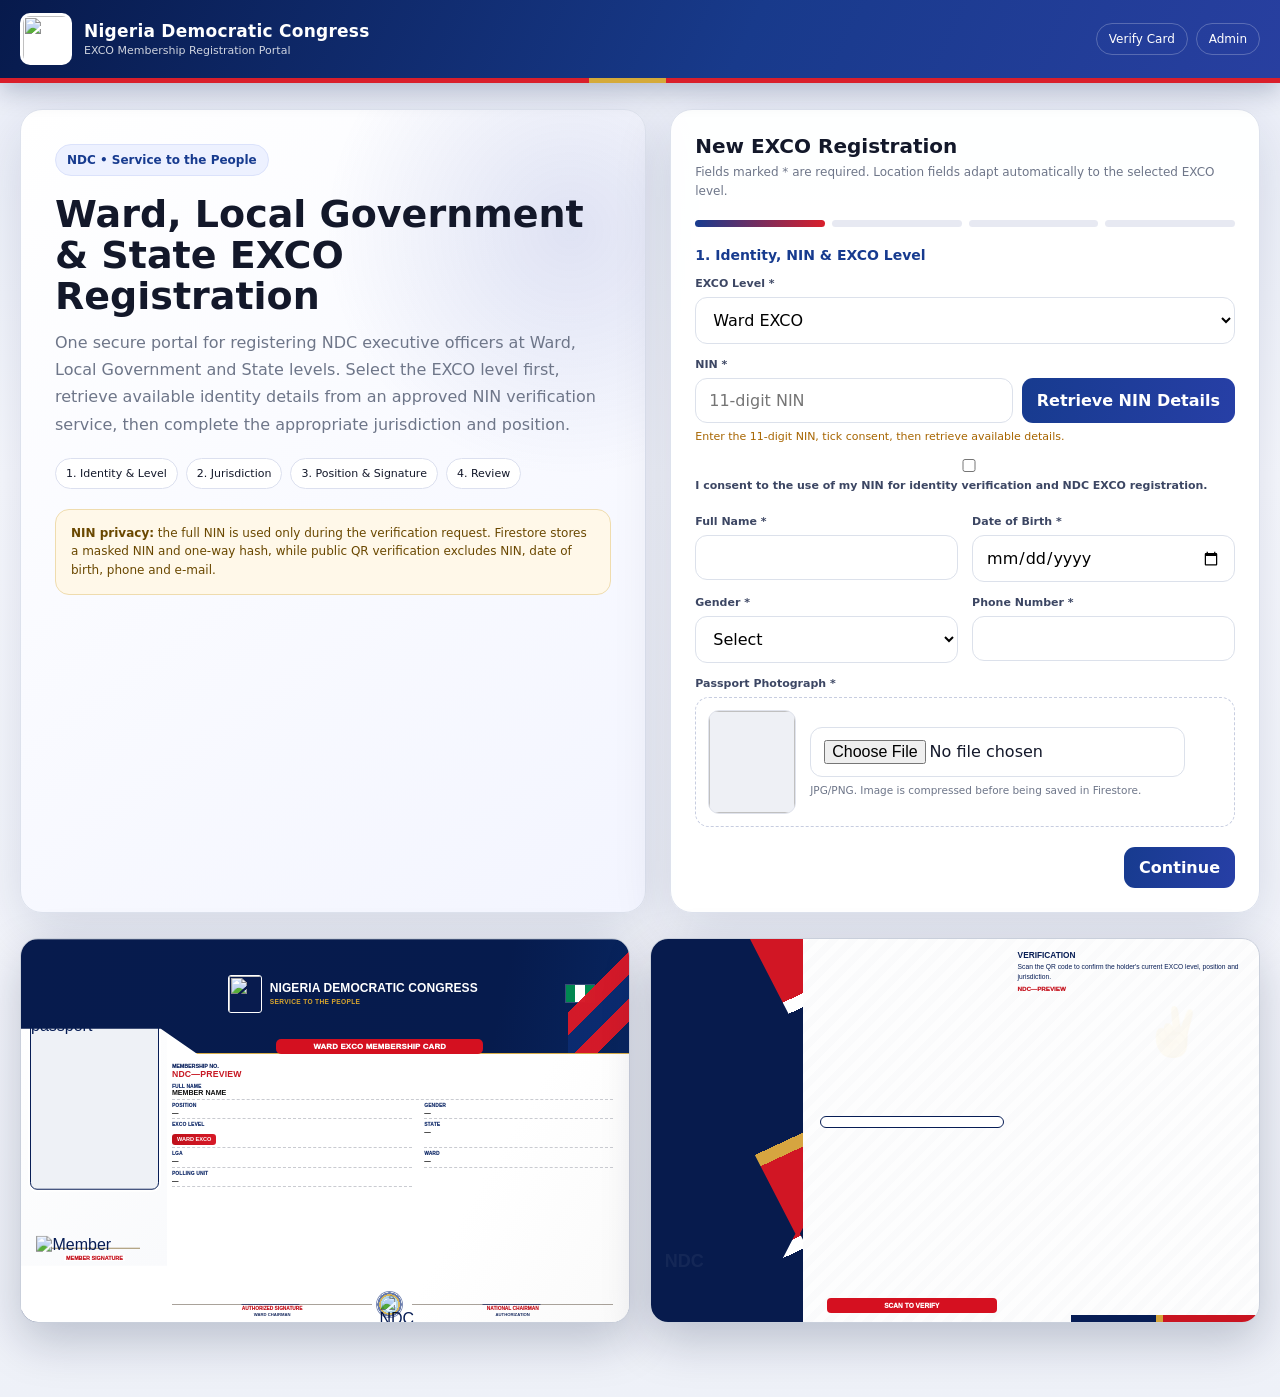
==== index.html @ 58edda87 "Add files via upload" ====
<!doctype html><html lang="en"><head><meta charset="utf-8"><meta name="viewport" content="width=device-width,initial-scale=1"><title>NDC EXCO Registration</title><meta name="theme-color" content="#081c4f"><link rel="stylesheet" href="styles.css"><script src="https://cdnjs.cloudflare.com/ajax/libs/qrcodejs/1.0.0/qrcode.min.js"></script></head><body>
<header class="topbar"><div class="topin"><div class="brand"><img src="assets/ndc-logo.jpg"><div><strong>Nigeria Democratic Congress</strong><span>EXCO Membership Registration Portal</span></div></div><nav class="navlinks"><a href="verify.html">Verify Card</a><a href="admin.html">Admin</a></nav></div><div class="redbar"></div></header>
<main class="wrap"><section class="hero"><div class="surface intro"><span class="eyebrow">NDC • Service to the People</span><h1>Ward, Local Government & State EXCO Registration</h1><p>One secure portal for registering NDC executive officers at Ward, Local Government and State levels. Select the EXCO level first, retrieve available identity details from an approved NIN verification service, then complete the appropriate jurisdiction and position.</p><div class="steps"><span>1. Identity & Level</span><span>2. Jurisdiction</span><span>3. Position & Signature</span><span>4. Review</span></div><div class="notice"><strong>NIN privacy:</strong> the full NIN is used only during the verification request. Firestore stores a masked NIN and one-way hash, while public QR verification excludes NIN, date of birth, phone and e-mail.</div></div>
<div class="surface formcard"><h2>New EXCO Registration</h2><p class="sub">Fields marked * are required. Location fields adapt automatically to the selected EXCO level.</p><div class="progress"><i class="on"></i><i></i><i></i><i></i></div><form id="regForm">
<section class="stage active" data-step="0"><div class="section-title">1. Identity, NIN & EXCO Level</div><div class="grid"><div class="field full"><label>EXCO Level *</label><select id="excoLevel" required><option value="ward">Ward EXCO</option><option value="lga">Local Government EXCO</option><option value="state">State EXCO</option></select></div><div class="field full"><label>NIN *</label><div class="verifyrow"><input id="nin" inputmode="numeric" maxlength="11" pattern="[0-9]{11}" placeholder="11-digit NIN" required><button class="btn primary" type="button" id="verifyNin">Retrieve NIN Details</button></div><div id="ninStatus" class="statusline warn">Enter the 11-digit NIN, tick consent, then retrieve available details.</div></div><div class="field full"><label class="check"><input id="consent" type="checkbox" required><span>I consent to the use of my NIN for identity verification and NDC EXCO registration.</span></label></div><div class="field"><label>Full Name *</label><input id="fullName" required></div><div class="field"><label>Date of Birth *</label><input id="dob" type="date" required></div><div class="field"><label>Gender *</label><select id="gender" required><option value="">Select</option><option>Male</option><option>Female</option></select></div><div class="field"><label>Phone Number *</label><input id="phone" type="tel" required></div><div class="field full"><label>Passport Photograph *</label><div class="uploadbox"><img id="photoPreview" class="portrait"><div><input id="photo" type="file" accept="image/*" required><div class="help">JPG/PNG. Image is compressed before being saved in Firestore.</div></div></div></div></div><div class="actions"><button class="btn primary next" type="button">Continue</button></div></section>
<section class="stage" data-step="1"><div class="section-title">2. EXCO Jurisdiction & Contact</div><div class="grid"><div class="field"><label>State *</label><select id="state" required></select></div><div class="field" id="lgaField"><label>Local Government Area *</label><select id="lga"><option value="">Select or choose Other</option></select><input id="lgaManual" class="hidden" placeholder="Enter LGA manually"></div><div class="field" id="wardField"><label>Ward *</label><select id="ward"><option value="">Select or choose Other</option></select><input id="wardManual" class="hidden" placeholder="Enter ward manually"></div><div class="field" id="puField"><label>Polling Unit</label><select id="pu"><option value="">Select or choose Other</option></select><input id="puManual" class="hidden" placeholder="Enter polling unit manually"></div><div class="field" id="puCodeField"><label>Polling Unit Code</label><input id="puCode" placeholder="e.g. 31-05-07-016"></div><div class="field"><label>E-mail</label><input id="email" type="email"></div></div><div id="jurisdictionHelp" class="help"></div><div class="actions"><button class="btn ghost prev" type="button">Back</button><button class="btn primary next" type="button">Continue</button></div></section>
<section class="stage" data-step="2"><div class="section-title">3. EXCO Position & Signature</div><div class="grid"><div class="field full"><label>Post / Position *</label><select id="position" required></select></div><div class="field full"><label>Member Signature *</label><div class="uploadbox"><img id="sigPreview" class="sig"><div><input id="signature" type="file" accept="image/*" required><div class="help">The party-authorized signature is added later by an administrator during approval.</div></div></div></div><div class="field full"><label>Additional Note</label><textarea id="note" placeholder="Optional administrative note"></textarea></div></div><div class="actions"><button class="btn ghost prev" type="button">Back</button><button class="btn primary next" type="button">Review</button></div></section>
<section class="stage" data-step="3"><div class="section-title">4. Review & Submit</div><div id="review" class="review"></div><div class="actions"><button class="btn ghost prev" type="button">Back</button><button id="submitBtn" class="btn red" type="submit">Submit Registration</button></div></section></form></div></section>
<section class="card-stage card-preview-stage">
<article class="member-card reference-front">
  <div class="ref-top-band">
    <div class="ref-brand"><img src="assets/ndc-logo.jpg"><div><strong>NIGERIA DEMOCRATIC CONGRESS</strong><span>SERVICE TO THE PEOPLE</span></div></div>
    <div class="ref-flag"><i></i><i></i><i></i></div>
  </div>
  <div class="ref-title" id="cardTitle">WARD EXCO MEMBERSHIP CARD</div>
  <div class="ref-front-layout">
    <div class="ref-photo-col">
      <img class="ref-photo" id="cardPhoto" alt="Member passport">
      <div class="ref-member-sig"><img id="cardSig" alt="Member signature"><span>MEMBER SIGNATURE</span></div>
    </div>
    <div class="ref-info-col">
      <div class="ref-member-no"><small>MEMBERSHIP NO.</small><b id="cardNo">NDC—PREVIEW</b></div>
      <div class="ref-info-grid">
        <div class="ref-field ref-wide"><small>FULL NAME</small><b id="cName">MEMBER NAME</b></div>
        <div class="ref-field"><small>POSITION</small><b id="cPosition">—</b></div>
        <div class="ref-field"><small>GENDER</small><b id="cGender">—</b></div>
        <div class="ref-field"><small>EXCO LEVEL</small><b class="ref-chip" id="levelChip">WARD EXCO</b></div>
        <div class="ref-field"><small>STATE</small><b id="cState">—</b></div>
        <div class="ref-field" id="cardLgaRow"><small>LGA</small><b id="cLga">—</b></div>
        <div class="ref-field" id="cardWardRow"><small>WARD</small><b id="cWard">—</b></div>
        <div class="ref-field" id="cardPuRow"><small>POLLING UNIT</small><b id="cPollingUnit">—</b></div>
      </div>
      <div class="ref-auth-row">
        <div class="ref-auth"><div class="ref-signature-placeholder" id="previewAuthSig"></div><span>AUTHORIZED SIGNATURE</span><small id="authorityLabel">WARD CHAIRMAN</small></div>
        <div class="ref-seal"><img src="assets/ndc-logo.jpg" alt="NDC seal"></div>
        <div class="ref-auth"><div class="ref-signature-placeholder"></div><span>NATIONAL CHAIRMAN</span><small>AUTHORIZATION</small></div>
      </div>
    </div>
  </div>
  <div class="ref-pattern ref-pattern-right"></div><div class="ref-pattern ref-pattern-left"></div><div class="ref-watermark">✌</div>
</article>
<article class="member-card reference-back">
  <div class="ref-back-left">
    <div class="ref-back-brand"><img src="assets/ndc-logo.jpg"><div><strong>NIGERIA DEMOCRATIC CONGRESS</strong><span>SERVICE TO THE PEOPLE</span></div></div>
    <p>This card identifies the bearer as an approved member of the Executive Committee of the Nigeria Democratic Congress.</p>
    <div class="ref-gold-rule"></div>
    <div class="ref-back-note"><b>PROPERTY OF NDC</b><br>If found, please return to the appropriate NDC Secretariat or authorized party office.</div>
    <div class="ref-current-note">This card has no printed expiry date. It remains current only while the holder occupies the office shown.</div>
  </div>
  <div class="ref-back-right">
    <div class="ref-qrbox"><div id="previewQr"></div></div>
    <div class="ref-scan">SCAN TO VERIFY</div>
    <div class="ref-verify-copy"><b>VERIFICATION</b><br>Scan the QR code to confirm the holder's current EXCO level, position and jurisdiction.<br><span id="cardNo2">NDC—PREVIEW</span></div>
  </div>
  <div class="ref-back-accent"></div><div class="ref-back-watermark">✌</div>
</article>
</section></main><div id="toast" class="toast"></div>
<script type="module">
import{initializeApp}from'https://www.gstatic.com/firebasejs/11.10.0/firebase-app.js';import{getAuth,signInAnonymously}from'https://www.gstatic.com/firebasejs/11.10.0/firebase-auth.js';import{getFirestore,doc,writeBatch,serverTimestamp}from'https://www.gstatic.com/firebasejs/11.10.0/firebase-firestore.js';import{firebaseConfig,NIN_VERIFY_ENDPOINT}from'./firebase-config.js';import{STATES,LOCATION_DATA,positionsFor,levelLabel,escapeHtml,maskNin,memberNumber,compressImage,sha256Hex,baseDirUrl,jurisdictionText}from'./common.js';
const app=initializeApp(firebaseConfig),auth=getAuth(app),db=getFirestore(app),$=s=>document.querySelector(s);let step=0,photoData='',sigData='',ninVerified=false,previewNo='NDC—PREVIEW';
const toast=m=>{const t=$('#toast');t.textContent=m;t.classList.add('show');setTimeout(()=>t.classList.remove('show'),3200)};const value=(sel,manual)=>$(sel).value==='__other__'?$(manual).value.trim():$(sel).value;
function fillState(){ $('#state').innerHTML='<option value="">Select state</option>'+STATES.map(x=>`<option>${x}</option>`).join('') }
function fillPositions(){const lvl=$('#excoLevel').value;$('#position').innerHTML='<option value="">Select position</option>'+positionsFor(lvl).map(x=>`<option>${escapeHtml(x)}</option>`).join('');updateLevelUI()}
function addOther(select,items=[]){select.innerHTML='<option value="">Select</option>'+items.map(x=>`<option>${escapeHtml(x)}</option>`).join('')+'<option value="__other__">Other / Not listed</option>'}
function updateLocationLists(){const st=$('#state').value,lgaData=LOCATION_DATA[st]||{};addOther($('#lga'),Object.keys(lgaData));$('#lgaManual').classList.add('hidden');addOther($('#ward'),[]);addOther($('#pu'),[])}
function updateWard(){const st=$('#state').value,l=value('#lga','#lgaManual'),wdata=LOCATION_DATA[st]?.[l]||{};addOther($('#ward'),Object.keys(wdata));addOther($('#pu'),[])}
function updatePu(){const st=$('#state').value,l=value('#lga','#lgaManual'),w=value('#ward','#wardManual'),arr=LOCATION_DATA[st]?.[l]?.[w]||[];$('#pu').innerHTML='<option value="">Select</option>'+arr.map((x,i)=>`<option value="${i}">${escapeHtml(x.name)}</option>`).join('')+'<option value="__other__">Other / Not listed</option>'}
function updateLevelUI(){const lvl=$('#excoLevel').value;const showL=lvl!=='state',showW=lvl==='ward';$('#lgaField').classList.toggle('hidden',!showL);$('#wardField').classList.toggle('hidden',!showW);$('#puField').classList.toggle('hidden',!showW);$('#puCodeField').classList.toggle('hidden',!showW);$('#lga').required=showL;$('#ward').required=showW;$('#jurisdictionHelp').textContent=lvl==='state'?'State EXCO position is unique within the selected state.':lvl==='lga'?'LGA EXCO position is unique within the selected Local Government Area.':'Ward EXCO position is unique within the selected ward.';const label=levelLabel(lvl);$('#cardTitle').textContent=label.toUpperCase()+' MEMBERSHIP CARD';$('#levelChip').textContent=label.toUpperCase();$('#cardLgaRow').classList.toggle('hidden',lvl==='state');$('#cardWardRow').classList.toggle('hidden',lvl!=='ward');$('#cardPuRow').classList.toggle('hidden',lvl!=='ward');$('#authorityLabel').textContent=lvl==='state'?'NATIONAL / STATE AUTHORITY':lvl==='lga'?'STATE / LGA AUTHORITY':'WARD CHAIRMAN';previewNo=memberNumber(lvl);updateCard()}
fillState();fillPositions();updateLocationLists();
$('#excoLevel').onchange=fillPositions;$('#state').onchange=()=>{updateLocationLists();updateCard()};$('#lga').onchange=()=>{const other=$('#lga').value==='__other__';$('#lgaManual').classList.toggle('hidden',!other);updateWard();updateCard()};$('#ward').onchange=()=>{const other=$('#ward').value==='__other__';$('#wardManual').classList.toggle('hidden',!other);updatePu();updateCard()};$('#pu').onchange=()=>{const other=$('#pu').value==='__other__';$('#puManual').classList.toggle('hidden',!other);if(!other&&$('#pu').value!==''){const st=$('#state').value,l=value('#lga','#lgaManual'),w=value('#ward','#wardManual'),x=LOCATION_DATA[st]?.[l]?.[w]?.[Number($('#pu').value)];if(x)$('#puCode').value=x.code||''}updateCard()};
function showStep(n){step=n;document.querySelectorAll('.stage').forEach((e,i)=>e.classList.toggle('active',i===n));document.querySelectorAll('.progress i').forEach((e,i)=>e.classList.toggle('on',i<=n));if(n===3)buildReview();window.scrollTo({top:120,behavior:'smooth'})}
function validateStage(){const stage=document.querySelector(`.stage[data-step="${step}"]`);for(const el of stage.querySelectorAll('input,select,textarea'))if(!el.checkValidity()){el.reportValidity();return false}return true}
document.querySelectorAll('.next').forEach(b=>b.onclick=()=>{if(validateStage())showStep(Math.min(3,step+1))});document.querySelectorAll('.prev').forEach(b=>b.onclick=()=>showStep(Math.max(0,step-1)));
$('#photo').onchange=async e=>{try{photoData=await compressImage(e.target.files[0]);$('#photoPreview').src=photoData;$('#cardPhoto').src=photoData}catch(x){toast(x.message)}};$('#signature').onchange=async e=>{try{sigData=await compressImage(e.target.files[0],{maxW:650,maxH:250,quality:.68});$('#sigPreview').src=sigData;$('#cardSig').src=sigData}catch(x){toast(x.message)}};
$('#verifyNin').onclick=async()=>{const nin=$('#nin').value.trim();if(!/^\d{11}$/.test(nin)){toast('Enter a valid 11-digit NIN.');return}if(!$('#consent').checked){toast('Tick the NIN consent box first.');return}if(!NIN_VERIFY_ENDPOINT){$('#ninStatus').textContent='Live NIN endpoint is not connected yet. Manual identity entry remains enabled.';return}const b=$('#verifyNin');b.disabled=true;try{const res=await fetch(NIN_VERIFY_ENDPOINT,{method:'POST',headers:{'Content-Type':'application/json'},body:JSON.stringify({nin,consent:true})});const d=await res.json();if(!res.ok||d.verified===false)throw new Error(d.message||'NIN could not be verified.');if(d.fullName)$('#fullName').value=d.fullName;if(d.dateOfBirth)$('#dob').value=d.dateOfBirth;if(d.gender)$('#gender').value=d.gender;if(d.phone)$('#phone').value=d.phone;if(d.photoDataUrl){photoData=d.photoDataUrl;$('#photoPreview').src=photoData;$('#cardPhoto').src=photoData;$('#photo').required=false}ninVerified=true;window.__ninVerificationRef=d.verificationRef||d.reference||'';$('#ninStatus').textContent='✓ NIN verified. Available identity details have been filled automatically.';$('#ninStatus').className='statusline ok';updateCard()}catch(e){ninVerified=false;$('#ninStatus').textContent='NIN verification failed. Manual entry is enabled, and the record will be marked as not verified.';$('#ninStatus').className='statusline warn';toast(e.message)}finally{b.disabled=false}};
function currentData(){return{excoLevel:$('#excoLevel').value,state:$('#state').value,lga:value('#lga','#lgaManual'),ward:value('#ward','#wardManual'),pollingUnit:value('#pu','#puManual'),pollingUnitCode:$('#puCode').value.trim()}}
function updateCard(){const d=currentData();$('#cName').textContent=$('#fullName').value||'MEMBER NAME';$('#cGender').textContent=$('#gender').value||'—';$('#cPosition').textContent=$('#position').value||'—';$('#cState').textContent=d.state||'—';$('#cLga').textContent=d.lga||'—';$('#cWard').textContent=d.ward||'—';$('#cPollingUnit').textContent=d.pollingUnitCode||d.pollingUnit||'—';$('#cardNo').textContent=previewNo;$('#cardNo2').textContent=previewNo;renderPreviewQr()}
['fullName','gender','position','lgaManual','wardManual','puManual','puCode'].forEach(id=>$('#'+id).addEventListener('input',updateCard));
function renderPreviewQr(){const q=$('#previewQr');q.innerHTML='';new QRCode(q,{text:baseDirUrl('verify.html?id='+encodeURIComponent(previewNo)),width:150,height:150,correctLevel:QRCode.CorrectLevel.M})}
function buildReview(){const d=currentData();if(previewNo==='NDC—PREVIEW')previewNo=memberNumber(d.excoLevel);updateCard();$('#review').innerHTML=`<strong>Membership No.:</strong> ${escapeHtml(previewNo)}<br><strong>EXCO Level:</strong> ${escapeHtml(levelLabel(d.excoLevel))}<br><strong>Name:</strong> ${escapeHtml($('#fullName').value)}<br><strong>NIN:</strong> ${escapeHtml(maskNin($('#nin').value))} ${ninVerified?'(Verified)':'(Manual / not verified)'}<br><strong>Position:</strong> ${escapeHtml($('#position').value)}<br><strong>Jurisdiction:</strong> ${escapeHtml(jurisdictionText(d))}<br><strong>Phone:</strong> ${escapeHtml($('#phone').value)}<br><strong>E-mail:</strong> ${escapeHtml($('#email').value||'—')}<br><br>After administrator approval, this card remains active until the office holder is changed or replaced from the Admin Dashboard.`}
renderPreviewQr();
$('#regForm').onsubmit=async e=>{e.preventDefault();if(!validateStage())return;if(!photoData||!sigData){toast('Passport photograph and member signature are required.');return}const b=$('#submitBtn');b.disabled=true;b.textContent='Submitting…';try{const cred=auth.currentUser?{user:auth.currentUser}:await signInAnonymously(auth),uid=cred.user.uid,id=crypto.randomUUID(),d=currentData(),no=previewNo==='NDC—PREVIEW'?memberNumber(d.excoLevel):previewNo,rawNin=$('#nin').value.trim(),ninHash=await sha256Hex(rawNin);const member={membershipNo:no,excoLevel:d.excoLevel,ninMasked:maskNin(rawNin),ninHash,ninVerified,ninVerificationRef:window.__ninVerificationRef||'',fullName:$('#fullName').value.trim(),dateOfBirth:$('#dob').value,gender:$('#gender').value,phone:$('#phone').value.trim(),email:$('#email').value.trim(),state:d.state,lga:d.lga,ward:d.ward,pollingUnit:d.pollingUnit,pollingUnitCode:d.pollingUnitCode,position:$('#position').value,note:$('#note').value.trim(),status:'pending',createdBy:uid,createdAt:serverTimestamp(),updatedAt:serverTimestamp()};const batch=writeBatch(db);batch.set(doc(db,'excoMembers',id),member);batch.set(doc(db,'excoMedia',`${id}_photo`),{memberId:id,type:'photo',ownerUid:uid,dataUrl:photoData,createdAt:serverTimestamp()});batch.set(doc(db,'excoMedia',`${id}_memberSig`),{memberId:id,type:'memberSig',ownerUid:uid,dataUrl:sigData,createdAt:serverTimestamp()});await batch.commit();alert(`Registration submitted successfully.\n\nMembership Number: ${no}\nEXCO Level: ${levelLabel(d.excoLevel)}\nStatus: PENDING APPROVAL`);location.reload()}catch(err){console.error(err);toast('Submission failed. Check Firebase configuration, Authentication and Firestore rules.')}finally{b.disabled=false;b.textContent='Submit Registration'}};
</script></body></html>
---- styles.css ----
:root{--navy:#081c4f;--blue:#173b8f;--royal:#273fa6;--red:#d91f2b;--gold:#d5aa39;--green:#008751;--ink:#13182a;--muted:#6e7689;--bg:#eef1f8;--card:#fff;--line:#dde2ed;--success:#087f5b;--warning:#a76500;--danger:#b42318;--shadow:0 18px 58px rgba(7,28,79,.14)}*{box-sizing:border-box}html{scroll-behavior:smooth}body{margin:0;font-family:Inter,ui-sans-serif,system-ui,-apple-system,"Segoe UI",Roboto,Arial,sans-serif;background:linear-gradient(180deg,#e9edf7,#f9faff 34%,#eef1f8);color:var(--ink)}a{color:inherit}button,input,select,textarea{font:inherit}.hidden{display:none!important}.topbar{background:linear-gradient(115deg,#071a4c,#183a8b 58%,#283fa0);color:#fff;position:sticky;top:0;z-index:40;box-shadow:0 8px 24px rgba(6,24,70,.24)}.topin{max-width:1320px;margin:auto;padding:13px 20px;display:flex;align-items:center;justify-content:space-between;gap:18px}.brand{display:flex;align-items:center;gap:12px}.brand img{width:52px;height:52px;object-fit:contain;background:#fff;border-radius:10px;padding:3px}.brand strong{display:block;font-size:17px;letter-spacing:.25px}.brand span{display:block;font-size:11px;opacity:.8;margin-top:3px}.navlinks{display:flex;gap:8px}.navlinks a{font-size:12px;text-decoration:none;border:1px solid rgba(255,255,255,.24);padding:8px 12px;border-radius:999px}.redbar{height:5px;background:linear-gradient(90deg,var(--red) 0 46%,var(--gold) 46% 52%,var(--red) 52%)}.wrap{max-width:1320px;margin:26px auto;padding:0 20px 48px}.hero{display:grid;grid-template-columns:1.03fr .97fr;gap:24px}.surface{background:rgba(255,255,255,.97);border:1px solid var(--line);border-radius:22px;box-shadow:var(--shadow)}.intro{padding:34px;background:radial-gradient(circle at 88% 15%,rgba(39,63,166,.13),transparent 28%),linear-gradient(145deg,#fff,#f3f5ff)}.eyebrow{display:inline-flex;background:#edf1ff;color:var(--blue);font-size:12px;font-weight:900;padding:8px 11px;border-radius:999px;border:1px solid #dbe2fb}.intro h1{font-size:38px;line-height:1.08;margin:18px 0 12px}.intro p{color:var(--muted);line-height:1.7;margin:0}.steps{display:flex;gap:8px;flex-wrap:wrap;margin-top:20px}.steps span{font-size:11px;background:#fff;border:1px solid #dce0ef;padding:8px 10px;border-radius:999px}.notice{margin-top:20px;padding:14px 15px;border-radius:14px;background:#fff8e9;border:1px solid #efdcae;color:#6a4800;font-size:12px;line-height:1.55}.formcard{padding:24px}.formcard h2{margin:0 0 5px;font-size:20px}.sub{margin:0 0 20px;color:var(--muted);font-size:12px;line-height:1.55}.progress{display:grid;grid-template-columns:repeat(4,1fr);gap:7px;margin:0 0 20px}.progress i{height:7px;background:#e7e9f2;border-radius:99px}.progress i.on{background:linear-gradient(90deg,var(--blue),var(--red))}.stage{display:none}.stage.active{display:block}.section-title{font-size:14px;font-weight:900;color:var(--blue);margin:4px 0 14px}.grid{display:grid;grid-template-columns:repeat(2,minmax(0,1fr));gap:14px}.full{grid-column:1/-1}.field label{display:block;font-size:11px;font-weight:900;color:#3c4663;margin:0 0 7px}.field input,.field select,.field textarea{width:100%;border:1px solid #dce1eb;background:#fff;border-radius:12px;padding:12px 13px;outline:none}.field textarea{min-height:82px;resize:vertical}.field input:focus,.field select:focus,.field textarea:focus{border-color:#8996d4;box-shadow:0 0 0 3px rgba(39,63,166,.08)}.field input[readonly]{background:#f3f4f8}.help{font-size:10.5px;color:var(--muted);line-height:1.45;margin-top:6px}.verifyrow{display:grid;grid-template-columns:1fr auto;gap:9px}.btn{border:0;border-radius:11px;padding:11px 15px;font-weight:900;cursor:pointer}.btn.primary{background:linear-gradient(100deg,var(--blue),var(--royal));color:#fff}.btn.red{background:linear-gradient(100deg,#c81320,var(--red));color:#fff}.btn.ghost{background:#f0f2f7;color:#30384f}.btn.danger{background:#fff0ef;color:var(--danger);border:1px solid #ffd1cc}.btn:disabled{opacity:.55;cursor:not-allowed}.actions{display:flex;gap:9px;justify-content:flex-end;margin-top:20px;flex-wrap:wrap}.check{display:flex;gap:9px;align-items:flex-start;font-size:11px;line-height:1.5;color:#49526a}.check input{margin-top:2px}.statusline{font-size:11px;margin-top:7px}.statusline.ok{color:var(--success)}.statusline.warn{color:var(--warning)}.uploadbox{display:flex;gap:14px;align-items:center;border:1px dashed #c7cde0;padding:12px;border-radius:14px}.portrait{width:88px;height:104px;object-fit:cover;background:#eef0f5;border-radius:11px;border:1px solid #e0e3ec}.sig{height:58px;max-width:190px;object-fit:contain;background:#fff;border:1px dashed #d2d7e3;border-radius:9px;padding:4px}.review{background:#f8f9fc;border:1px solid #e5e8f1;border-radius:14px;padding:14px;font-size:12px;line-height:1.65}.review strong{color:var(--blue)}
/* Premium landscape card */.card-stage{display:grid;grid-template-columns:1fr 1fr;gap:20px;margin-top:25px}.member-card{aspect-ratio:1.586/1;background:#fff;border-radius:20px;overflow:hidden;box-shadow:0 20px 60px rgba(7,28,79,.20);border:1px solid #d6dce9;position:relative;isolation:isolate}.member-card:before{content:"";position:absolute;inset:0;z-index:-1;background:repeating-linear-gradient(125deg,transparent 0 22px,rgba(23,59,143,.022) 22px 24px),radial-gradient(circle at 92% 88%,rgba(213,170,57,.14),transparent 24%),radial-gradient(circle at 8% 83%,rgba(217,31,43,.09),transparent 22%)}.member-card:after{content:"";position:absolute;right:-42px;bottom:-52px;width:190px;height:190px;border:14px solid rgba(23,59,143,.055);border-radius:50%;box-shadow:0 0 0 18px rgba(217,31,43,.028),0 0 0 34px rgba(213,170,57,.022);z-index:-1}.cardtop{height:25%;background:linear-gradient(105deg,#07194a 0%,#0d2b70 58%,#263f9e 100%);color:#fff;display:flex;align-items:center;justify-content:space-between;padding:11px 16px;position:relative;overflow:hidden}.cardtop:after{content:"";position:absolute;right:48px;top:-45px;width:140px;height:120px;transform:rotate(28deg);background:linear-gradient(90deg,transparent,rgba(255,255,255,.08),transparent)}.mini-brand{display:flex;align-items:center;gap:8px;font-weight:900;font-size:12px;line-height:1.2}.mini-brand img{width:39px;height:39px;object-fit:contain;background:#fff;border-radius:6px;padding:2px;box-shadow:0 0 0 1px rgba(255,255,255,.35)}.mini-brand small{color:#f3cc54;letter-spacing:.5px}.flag{width:31px;height:19px;display:grid;grid-template-columns:1fr 1fr 1fr;overflow:hidden;border-radius:2px;box-shadow:0 0 0 1px rgba(255,255,255,.28)}.flag span:nth-child(1),.flag span:nth-child(3){background:#008751}.flag span:nth-child(2){background:#fff}.idbar{height:12%;background:linear-gradient(90deg,#c91421,#e0212f 72%,#be101c);color:#fff;display:flex;align-items:center;justify-content:space-between;padding:0 16px;font-size:10px;font-weight:900;border-bottom:3px solid var(--gold);letter-spacing:.25px}.idbar .levelchip{background:rgba(255,255,255,.14);padding:4px 7px;border-radius:999px;font-size:7px}.frontbody{height:63%;padding:13px 16px 12px;display:grid;grid-template-columns:30% 1fr;gap:14px;background:linear-gradient(135deg,rgba(255,255,255,.96),rgba(247,249,255,.96))}.frontbody .photo{width:100%;height:100%;object-fit:cover;background:#edf0f5;border-radius:9px;border:2px solid #fff;box-shadow:0 0 0 1px #b8c2dc,0 8px 18px rgba(7,28,79,.12)}.details{display:grid;grid-template-columns:1fr 1fr;gap:5px 12px;align-content:start}.d.full{grid-column:1/-1}.d .k{font-size:7.2px;color:#7b8498;font-weight:900;letter-spacing:.35px}.d .v{font-size:9.5px;color:#102b6f;font-weight:950;margin-top:1px;text-transform:uppercase}.signatures{grid-column:1/-1;display:grid;grid-template-columns:1fr 1fr;gap:14px;align-items:end;margin-top:auto}.sigline{border-top:1px solid #8f98ad;text-align:center;padding-top:3px;font-size:6.5px;color:#657086;font-weight:800}.sigline img{height:22px;max-width:95px;display:block;object-fit:contain;margin:-24px auto 1px}.backbody{height:63%;padding:17px 22px;display:grid;grid-template-columns:38% 1fr;gap:18px;background:linear-gradient(145deg,rgba(255,255,255,.98),rgba(246,248,255,.97))}.qrframe{border:2px solid #173b8f;border-radius:11px;padding:9px;background:#fff;box-shadow:0 7px 20px rgba(7,28,79,.10)}.qrframe img,.qrframe canvas{width:100%!important;height:auto!important}.scan{background:linear-gradient(90deg,#0c2b72,#23439e);color:#fff;text-align:center;padding:7px;font-size:9px;font-weight:900;border-radius:0 0 9px 9px;border-bottom:2px solid var(--gold)}.backcopy{font-size:8.2px;line-height:1.5;color:#414b60}.backcopy h4{font-size:9.5px;color:#173b8f;margin:0 0 5px}.watermark{position:absolute;right:35px;bottom:10px;width:125px;opacity:.028;filter:grayscale(1)}.card-ribbon{position:absolute;left:-38px;bottom:-60px;width:140px;height:150px;transform:rotate(44deg);background:linear-gradient(90deg,#c91421 0 34%,#d5aa39 34% 39%,#0d2b70 39% 100%);opacity:.98;z-index:0}.card-microtext{position:absolute;bottom:5px;right:16px;font-size:5px;letter-spacing:1.25px;color:#8790a6;text-transform:uppercase}.footer{text-align:center;color:#7d8497;font-size:11px;margin-top:22px}.toast{position:fixed;right:18px;bottom:18px;z-index:100;background:#202438;color:#fff;padding:12px 14px;border-radius:11px;box-shadow:var(--shadow);display:none}.toast.show{display:block}.login{max-width:460px;margin:70px auto;padding:26px}.login h1{margin:0 0 7px}.dashboard-head{display:flex;justify-content:space-between;gap:20px;align-items:center;margin-bottom:18px}.stats{display:grid;grid-template-columns:repeat(5,1fr);gap:12px;margin-bottom:15px}.stat{padding:16px}.stat .k{font-size:10px;color:var(--muted);font-weight:800}.stat .v{font-size:26px;font-weight:950;color:var(--blue);margin-top:5px}.toolbar{display:grid;grid-template-columns:1.7fr repeat(5,1fr) auto;gap:9px;padding:13px;margin-bottom:14px}.toolbar input,.toolbar select{width:100%;border:1px solid var(--line);border-radius:10px;padding:10px}.content{display:grid;grid-template-columns:1.7fr .9fr;gap:15px}.panel{padding:16px}.panel-head{display:flex;justify-content:space-between;align-items:center}.tablewrap{overflow:auto;margin-top:10px}.table{width:100%;border-collapse:collapse;font-size:11px}.table th,.table td{padding:10px 8px;border-bottom:1px solid #edf0f5;text-align:left;vertical-align:middle}.table th{font-size:9px;text-transform:uppercase;letter-spacing:.4px;color:#747c91}.pill{display:inline-block;padding:5px 8px;border-radius:999px;font-size:9px;font-weight:900;background:#eef0f5}.pill.active{background:#e8f7f1;color:#087f5b}.pill.pending{background:#fff4dd;color:#9a5c00}.pill.rejected,.pill.replaced{background:#fff0ef;color:#b42318}.profile{display:flex;gap:12px;align-items:center;margin-bottom:12px}.profile img{width:74px;height:86px;object-fit:cover;border-radius:10px;background:#eef0f4}.kv{display:grid;grid-template-columns:120px 1fr;gap:10px;padding:7px 0;border-bottom:1px solid #eef0f5;font-size:11px}.kv .k{color:var(--muted)}.kv .v{font-weight:800}.sigrow{display:grid;grid-template-columns:1fr 1fr;gap:10px;margin:13px 0}.sigbox{border:1px dashed #ccd2e0;border-radius:10px;padding:8px;font-size:9px;color:var(--muted)}.sigbox img{display:block;width:100%;height:54px;object-fit:contain;margin-top:4px}.position-admin{margin-top:14px;padding:13px;border:1px solid #e1e5ef;border-radius:12px;background:#f8f9fd}.position-admin h4{margin:0 0 6px;color:#173b8f}.position-admin p{font-size:10px;color:var(--muted);line-height:1.5}.position-admin .row{display:flex;gap:8px}.position-admin select{flex:1;padding:10px;border:1px solid var(--line);border-radius:10px}.current-office-note{font-size:9.5px;color:var(--muted);margin-top:8px}.empty{text-align:center;color:var(--muted);padding:28px 10px;font-size:11px}.verify-shell{max-width:760px;margin:60px auto;padding:0 18px}.verify-card{padding:28px;text-align:center}.verify-logo{width:86px;height:86px;object-fit:contain;background:#fff;border-radius:16px}.valid{display:inline-block;margin:14px 0;padding:8px 12px;border-radius:999px;background:#e8f7f1;color:#087f5b;font-weight:900;font-size:12px}.invalid{background:#fff0ef;color:#b42318}.verify-grid{display:grid;grid-template-columns:1fr 1fr;gap:10px;text-align:left;margin-top:18px}.verify-item{padding:11px;border:1px solid var(--line);border-radius:11px}.verify-item .k{font-size:9px;color:var(--muted);text-transform:uppercase}.verify-item .v{font-size:12px;font-weight:900;margin-top:4px}.print-wrap{max-width:980px;margin:24px auto;padding:0 16px}.print-controls{display:flex;justify-content:space-between;align-items:center;margin-bottom:14px}.offline-note{font-size:10px;color:var(--muted)}@media(max-width:980px){.hero,.content{grid-template-columns:1fr}.stats{grid-template-columns:repeat(2,1fr)}.toolbar{grid-template-columns:1fr 1fr}.card-stage{grid-template-columns:1fr}.intro h1{font-size:31px}}@media(max-width:650px){.grid,.verify-grid{grid-template-columns:1fr}.full{grid-column:auto}.topin{padding:10px 12px}.wrap{padding:0 12px 35px}.brand strong{font-size:14px}.brand span{font-size:10px}.toolbar{grid-template-columns:1fr}.stats{grid-template-columns:1fr 1fr}.kv{grid-template-columns:100px 1fr}.intro{padding:24px}.formcard{padding:18px}.position-admin .row{display:grid}}@page{size:86mm 54mm;margin:0}@media print{html,body{width:86mm;min-height:54mm}body{background:#fff}.topbar,.print-controls,.footer,.toast{display:none!important}.print-wrap{max-width:none;margin:0;padding:0}.card-stage{display:block;margin:0}.member-card{width:86mm;height:54mm;aspect-ratio:auto;box-shadow:none;margin:0 0 6mm;break-inside:avoid}.member-card:not(:first-child){page-break-before:always}}

/* =========================================================
   REFERENCE-STYLE CR80 CARD (uploaded design direction)
   Final physical size: 85.60 mm × 53.98 mm landscape
   ========================================================= */
.card-preview-stage{align-items:start}.member-card{aspect-ratio:85.6/53.98;border-radius:18px;background:#fff;overflow:hidden;position:relative;isolation:isolate;border:1px solid #c9cfdb;box-shadow:0 18px 48px rgba(4,18,56,.22)}
.reference-front,.reference-back{font-family:Arial,"Segoe UI",sans-serif;color:#071d55;background:#fff}
.reference-front:before,.reference-front:after,.reference-back:before,.reference-back:after{content:none}
.ref-top-band{height:20%;background:linear-gradient(100deg,#061941 0%,#08265f 55%,#0a2c6f 100%);color:#fff;display:flex;align-items:center;justify-content:space-between;padding:6px 15px 5px 29%;position:relative;border-bottom:1px solid #d5a446;z-index:4}
.ref-top-band:after{content:"";position:absolute;right:0;top:0;width:10%;height:100%;background:linear-gradient(135deg,transparent 0 42%,#d71928 42% 55%,#0b2b70 55% 69%,#d71928 69% 82%,transparent 82%);opacity:.98}
.ref-brand{display:flex;align-items:center;gap:8px;min-width:0}.ref-brand img{width:35px;height:35px;object-fit:contain;background:#fff;border:1px solid rgba(255,255,255,.8);padding:2px}.ref-brand strong{display:block;font-size:11.1px;line-height:1.05;letter-spacing:.1px;white-space:nowrap;color:#fff}.ref-brand span{display:block;color:#f2bb32;font-size:6.6px;font-weight:900;letter-spacing:.35px;margin-top:3px}.ref-flag{width:29px;height:17px;display:grid;grid-template-columns:1fr 1fr 1fr;margin-right:22px;box-shadow:0 0 0 1px rgba(255,255,255,.2)}.ref-flag i:nth-child(1),.ref-flag i:nth-child(3){background:#008751}.ref-flag i:nth-child(2){background:#fff}
.ref-title{position:absolute;z-index:8;top:16.2%;left:43%;transform:translateX(-12%);height:8.2%;min-width:37%;padding:3px 14px;background:linear-gradient(90deg,#c80f1c,#e0212f,#bd0c19);color:#fff;text-align:center;border-radius:12px 12px 9px 9px;font-size:8.4px;font-weight:950;letter-spacing:.2px;box-shadow:0 2px 0 #f2d17a}
.ref-front-layout{height:80%;display:grid;grid-template-columns:27.5% 72.5%;position:relative;z-index:3;background:linear-gradient(135deg,#fff 0%,#fff 58%,#f8f9fc 100%)}
.ref-photo-col{position:relative;padding:7px 8px 7px 10px;background:linear-gradient(140deg,#fff,#f9fafc)}.ref-photo{width:100%;height:71%;object-fit:cover;background:#eef1f6;border:1.2px solid #0b245f;border-radius:6px;display:block;box-shadow:0 0 0 2px #fff,0 3px 8px rgba(5,30,85,.13)}.ref-member-sig{height:26%;display:flex;flex-direction:column;justify-content:flex-end;align-items:center;position:relative;padding-top:2px}.ref-member-sig:before{content:"";position:absolute;left:15%;right:15%;bottom:12px;border-top:.7px solid #9f8a62}.ref-member-sig img{height:17px;max-width:90%;object-fit:contain;position:relative;z-index:2;margin-bottom:2px}.ref-member-sig span{font-size:5.7px;font-weight:950;color:#c51621;position:relative;z-index:2;background:#fff;padding:0 2px}
.ref-info-col{padding:13px 13px 6px 9px;display:flex;flex-direction:column;min-width:0;position:relative}.ref-member-no{margin:0 0 5px}.ref-member-no small{display:block;font-size:5.8px;font-weight:950;color:#172d66}.ref-member-no b{display:block;color:#c71823;font-size:9.5px;line-height:1.1;margin-top:1px;letter-spacing:.2px}.ref-info-grid{display:grid;grid-template-columns:1.15fr .85fr;column-gap:11px;row-gap:4px;align-content:start}.ref-field{min-width:0;border-bottom:.4px dashed #c8cbd4;padding-bottom:2px}.ref-field.ref-wide{grid-column:1/-1}.ref-field small{display:block;font-size:5.35px;font-weight:950;color:#18316d;letter-spacing:.15px}.ref-field b{display:block;font-size:7px;line-height:1.1;color:#111;text-transform:uppercase;white-space:normal;overflow-wrap:anywhere;margin-top:1px}.ref-field.ref-wide b{font-size:7.8px}.ref-chip{display:inline-block!important;width:max-content;background:linear-gradient(90deg,#bf101a,#d71927);color:#fff!important;border-radius:3px;padding:2px 6px;font-size:6px!important}.ref-auth-row{display:grid;grid-template-columns:1fr 34px 1fr;gap:5px;align-items:end;margin-top:auto;min-height:30px}.ref-auth{text-align:center;position:relative;border-top:.5px solid #a9a29a;padding-top:2px}.ref-auth img,.ref-signature-placeholder{height:13px;max-width:80px;margin:-15px auto 1px;display:block;object-fit:contain}.ref-signature-placeholder{width:58px;border-bottom:1px solid #18255c;transform:skew(-17deg);opacity:.7}.ref-auth span{display:block;color:#c51621;font-size:5.3px;font-weight:950;line-height:1.05}.ref-auth small{display:block;color:#14275c;font-size:4.6px;font-weight:900;margin-top:1px}.ref-seal{width:29px;height:29px;border-radius:50%;padding:2px;background:radial-gradient(circle,#eaf6ff 0 37%,#b5d7e7 38% 49%,#d6b65a 50% 58%,#6679aa 59% 68%,#eef5fb 69%);box-shadow:0 0 0 1px #7c8bb5;align-self:end;margin-bottom:0}.ref-seal img{width:100%;height:100%;object-fit:contain;border-radius:50%;mix-blend-mode:multiply}
.ref-pattern{position:absolute;z-index:2;pointer-events:none}.ref-pattern-right{right:-25px;top:22%;width:76px;height:78%;background:linear-gradient(135deg,transparent 0 28%,#c80f1c 28% 39%,#d4a63d 39% 42%,#071d55 42% 66%,#d4a63d 66% 69%,#c80f1c 69% 80%,transparent 80%);clip-path:polygon(48% 0,100% 0,100% 100%,0 100%,52% 51%,0 0)}.ref-pattern-left{left:-23px;bottom:-19px;width:108px;height:72px;background:linear-gradient(133deg,#c80f1c 0 30%,#fff 30% 34%,#071d55 34% 70%,#d4a63d 70% 73%,#071d55 73%);transform:rotate(2deg);clip-path:polygon(0 28%,38% 100%,100% 100%,61% 64%,23% 0,0 0)}.ref-watermark{position:absolute;z-index:1;right:11%;top:34%;font-size:54px;line-height:1;color:#122b65;opacity:.055;filter:grayscale(1)}

.reference-back{display:grid;grid-template-columns:55% 45%;background:#fff}.ref-back-left{background:linear-gradient(135deg,#06183f,#08265f 64%,#0b2e72);color:#fff;padding:12px 18px 10px;position:relative;overflow:hidden;z-index:2}.ref-back-left:after{content:"";position:absolute;right:-37px;top:-30px;width:88px;height:135%;background:linear-gradient(148deg,#d3a13a 0 4%,#c91421 4% 18%,#fff 18% 22%,#071d55 22% 65%,#d3a13a 65% 68%,#c91421 68% 82%,transparent 82%);transform:skewX(-6deg);z-index:-1}.ref-back-brand{display:flex;align-items:center;gap:8px;margin-bottom:8px}.ref-back-brand img{width:32px;height:32px;object-fit:contain;background:#fff;border:1px solid rgba(255,255,255,.9);padding:2px}.ref-back-brand strong{display:block;font-size:9.5px;line-height:1.05}.ref-back-brand span{display:block;font-size:6px;color:#f0b83b;font-weight:900;margin-top:3px}.ref-back-left p{font-size:6.7px;line-height:1.45;margin:7px 29px 7px 0;max-width:89%}.ref-gold-rule{height:1px;background:linear-gradient(90deg,#d3a13a,#e8b847,transparent);width:77%;margin:7px 0}.ref-back-note{font-size:6.1px;line-height:1.45;color:#f5f6fb;max-width:79%}.ref-back-note b{color:#f3be45;font-size:6.4px}.ref-current-note{position:absolute;left:18px;bottom:9px;right:58px;border-top:.6px solid rgba(219,170,58,.65);padding-top:4px;font-size:5.2px;line-height:1.25;color:#f2c14d}
.ref-back-right{padding:10px 12px 8px 15px;position:relative;z-index:3;display:grid;grid-template-columns:47% 53%;grid-template-rows:auto auto 1fr;gap:4px 8px;align-content:center;background:repeating-linear-gradient(135deg,rgba(10,42,103,.024) 0 7px,rgba(10,42,103,.008) 7px 14px),#fff}.ref-qrbox{grid-row:1/4;border:1px solid #0c2a68;border-radius:5px;padding:5px;background:#fff;align-self:center;justify-self:stretch}.ref-qrbox>div img,.ref-qrbox>div canvas{width:100%!important;height:auto!important;display:block}.ref-scan{grid-column:2;background:linear-gradient(90deg,#c91421,#dc1f2d);color:#fff;border-radius:4px;padding:4px 5px;text-align:center;font-size:6px;font-weight:950;align-self:start}.ref-verify-copy{grid-column:2;font-size:5.8px;line-height:1.38;color:#162b61;align-self:start}.ref-verify-copy b{font-size:6.8px}.ref-verify-copy span{display:block;color:#c71823;font-weight:950;font-size:6.2px;margin-top:5px;overflow-wrap:anywhere}.ref-back-accent{position:absolute;right:0;bottom:0;width:31%;height:9px;background:linear-gradient(90deg,#071d55 0 45%,#d5a43a 45% 49%,#c91421 49% 100%);z-index:5}.ref-back-watermark{position:absolute;right:11%;bottom:8%;font-size:48px;color:#12316f;opacity:.045;z-index:1}

/* Make previews large on screen but keep normal ID-card proportions. */
.card-preview-stage .member-card{width:100%;max-width:660px;justify-self:center}

/* Exact normal ID-card output */
@page{size:85.60mm 53.98mm;margin:0}
@media print{
  html,body{width:85.60mm!important;min-height:53.98mm!important;margin:0!important;padding:0!important;background:#fff!important}
  .topbar,.print-controls,.footer,.toast,#msg{display:none!important}
  .print-wrap{max-width:none!important;width:85.60mm!important;margin:0!important;padding:0!important}
  .card-stage{display:block!important;margin:0!important;padding:0!important}
  .member-card{width:85.60mm!important;height:53.98mm!important;max-width:none!important;aspect-ratio:auto!important;border:0!important;border-radius:0!important;box-shadow:none!important;margin:0!important;break-inside:avoid!important;page-break-inside:avoid!important}
  .member-card+ .member-card{page-break-before:always!important}
}

/* ===== NDC CARD REFERENCE DESIGN OVERRIDE - 2026-08-21 ===== */
/* CR80: 85.60mm × 53.98mm. These rules intentionally override the older card styles above. */
.reference-front{background:#fff;color:#071d55;border-radius:18px}
.reference-front .ref-top-band{height:30%;padding:5px 13px 10px 34%;background:linear-gradient(102deg,#071b4d 0%,#061b4d 78%,#08255f 100%);clip-path:polygon(23% 0,100% 0,100% 100%,29% 100%,23% 78%,0 78%,0 0);border-bottom:1px solid #d8ad48}
.reference-front .ref-brand img{width:34px;height:38px;border-radius:3px;background:#081b4e;padding:0;border:1px solid #fff}
.reference-front .ref-brand strong{font-size:12px;letter-spacing:.1px}.reference-front .ref-brand span{font-size:6.6px;color:#d9a62e}
.reference-front .ref-flag{width:28px;height:17px;margin-right:22px}
.reference-front .ref-title{top:26%;left:42%;transform:none;height:auto;min-width:34%;padding:3px 10px;border-radius:5px;background:#d41020;box-shadow:none;font-size:7.8px}
.reference-front .ref-front-layout{height:70%;grid-template-columns:24% 76%;background:linear-gradient(120deg,#fff 0 70%,#fafafa 100%)}
.reference-front .ref-photo-col{padding:0 8px 5px 9px;transform:translateY(-21%);z-index:9}.reference-front .ref-photo{height:73%;border:1.2px solid #071d55;border-radius:7px;box-shadow:0 0 0 2px #fff}
.reference-front .ref-member-sig{height:27%;padding-top:1px}.reference-front .ref-member-sig span{font-size:5.4px}
.reference-front .ref-info-col{padding:9px 16px 5px 5px}.reference-front .ref-member-no{margin:0 0 4px}.reference-front .ref-member-no small{font-size:5.3px}.reference-front .ref-member-no b{font-size:8.7px}
.reference-front .ref-info-grid{grid-template-columns:1.12fr .88fr;column-gap:12px;row-gap:3px}.reference-front .ref-field{padding:0 0 2px;border-bottom:.35px dashed #c9cbd1}.reference-front .ref-field small{font-size:4.9px}.reference-front .ref-field b{font-size:6.5px}.reference-front .ref-field.ref-wide b{font-size:7.1px}.reference-front .ref-chip{font-size:5.6px!important;padding:2px 5px}
.reference-front .ref-auth-row{min-height:25px;margin-top:auto;grid-template-columns:1fr 30px 1fr}.reference-front .ref-auth span{font-size:4.8px}.reference-front .ref-auth small{font-size:4.2px}.reference-front .ref-seal{width:25px;height:25px}.reference-front .ref-auth img,.reference-front .ref-signature-placeholder{height:11px;margin:-13px auto 1px}
.reference-front .ref-pattern-right{right:-23px;top:31%;width:67px;height:69%;background:linear-gradient(135deg,transparent 0 28%,#d11422 28% 38%,#d5a33b 38% 41%,#071d55 41% 67%,#d5a33b 67% 70%,#d11422 70% 80%,transparent 80%)}
.reference-front .ref-pattern-left{left:-24px;bottom:-17px;width:105px;height:61px}.reference-front .ref-watermark{right:9%;top:39%;font-size:48px}

/* Back: reference image layout; headquarters block replaced by party logo/name. */
.reference-back{display:block;background:repeating-linear-gradient(135deg,rgba(8,29,77,.018) 0 7px,rgba(8,29,77,.006) 7px 14px),#fff;color:#071d55;overflow:hidden}
.reference-back .ref-back-left{position:absolute;left:0;top:0;bottom:0;width:25%;padding:0;background:#071b4d;overflow:hidden;z-index:2}
.reference-back .ref-back-left:before{content:"NDC";position:absolute;left:9%;bottom:13%;font-size:18px;font-weight:900;color:#fff;opacity:.05}
.reference-back .ref-back-left:after{content:"";position:absolute;right:-33%;top:-4%;width:73%;height:108%;background:linear-gradient(155deg,#d6a540 0 2%,#d11624 2% 21%,#fff 21% 24%,#071b4d 24% 51%,#d6a540 51% 54%,#d11624 54% 73%,#fff 73% 76%,#071b4d 76%);transform:none;clip-path:polygon(0 0,100% 0,52% 25%,100% 50%,52% 75%,100% 100%,0 100%,48% 75%,0 50%,48% 25%)}
.reference-back .ref-back-brand,.reference-back .ref-back-left p,.reference-back .ref-gold-rule,.reference-back .ref-back-note,.reference-back .ref-current-note{display:none}
.reference-back .ref-back-right{position:absolute;left:25%;right:0;top:0;bottom:0;padding:11px 12px 9px 17px;display:grid;grid-template-columns:43% 57%;grid-template-rows:auto auto 1fr;column-gap:14px;row-gap:5px;background:transparent;z-index:3}
.reference-back .ref-qrbox{grid-column:1;grid-row:1/4;width:100%;align-self:center;border:1px solid #071d55;border-radius:6px;padding:5px;background:#fff}.reference-back .ref-scan{grid-column:1;grid-row:4;background:#d51020;border-radius:4px;font-size:6.6px;padding:4px 5px;margin:0 7px;text-align:center;color:#fff;font-weight:950}
.reference-back .ref-verify-copy{grid-column:2;grid-row:1/3;font-size:6.7px;line-height:1.43;color:#071d55;align-self:center}.reference-back .ref-verify-copy b{font-size:8.3px}.reference-back .ref-verify-copy span{font-size:6.2px;color:#c71823;margin-top:4px}
.reference-back .ref-party-mark{grid-column:2;grid-row:3/5;align-self:end;text-align:center;border-top:.6px solid #d7b15a;padding-top:5px;color:#071d55}.reference-back .ref-party-mark img{width:29px;height:29px;object-fit:contain;display:block;margin:0 auto 2px}.reference-back .ref-party-mark strong{display:block;font-size:7.3px;line-height:1.05;color:#d11624}.reference-back .ref-party-mark span{display:block;font-size:5.4px;font-weight:800;margin-top:2px;color:#071d55}.reference-back .ref-back-accent{right:0;bottom:0;width:31%;height:7px}.reference-back .ref-back-watermark{right:9%;top:17%;bottom:auto;font-size:47px}
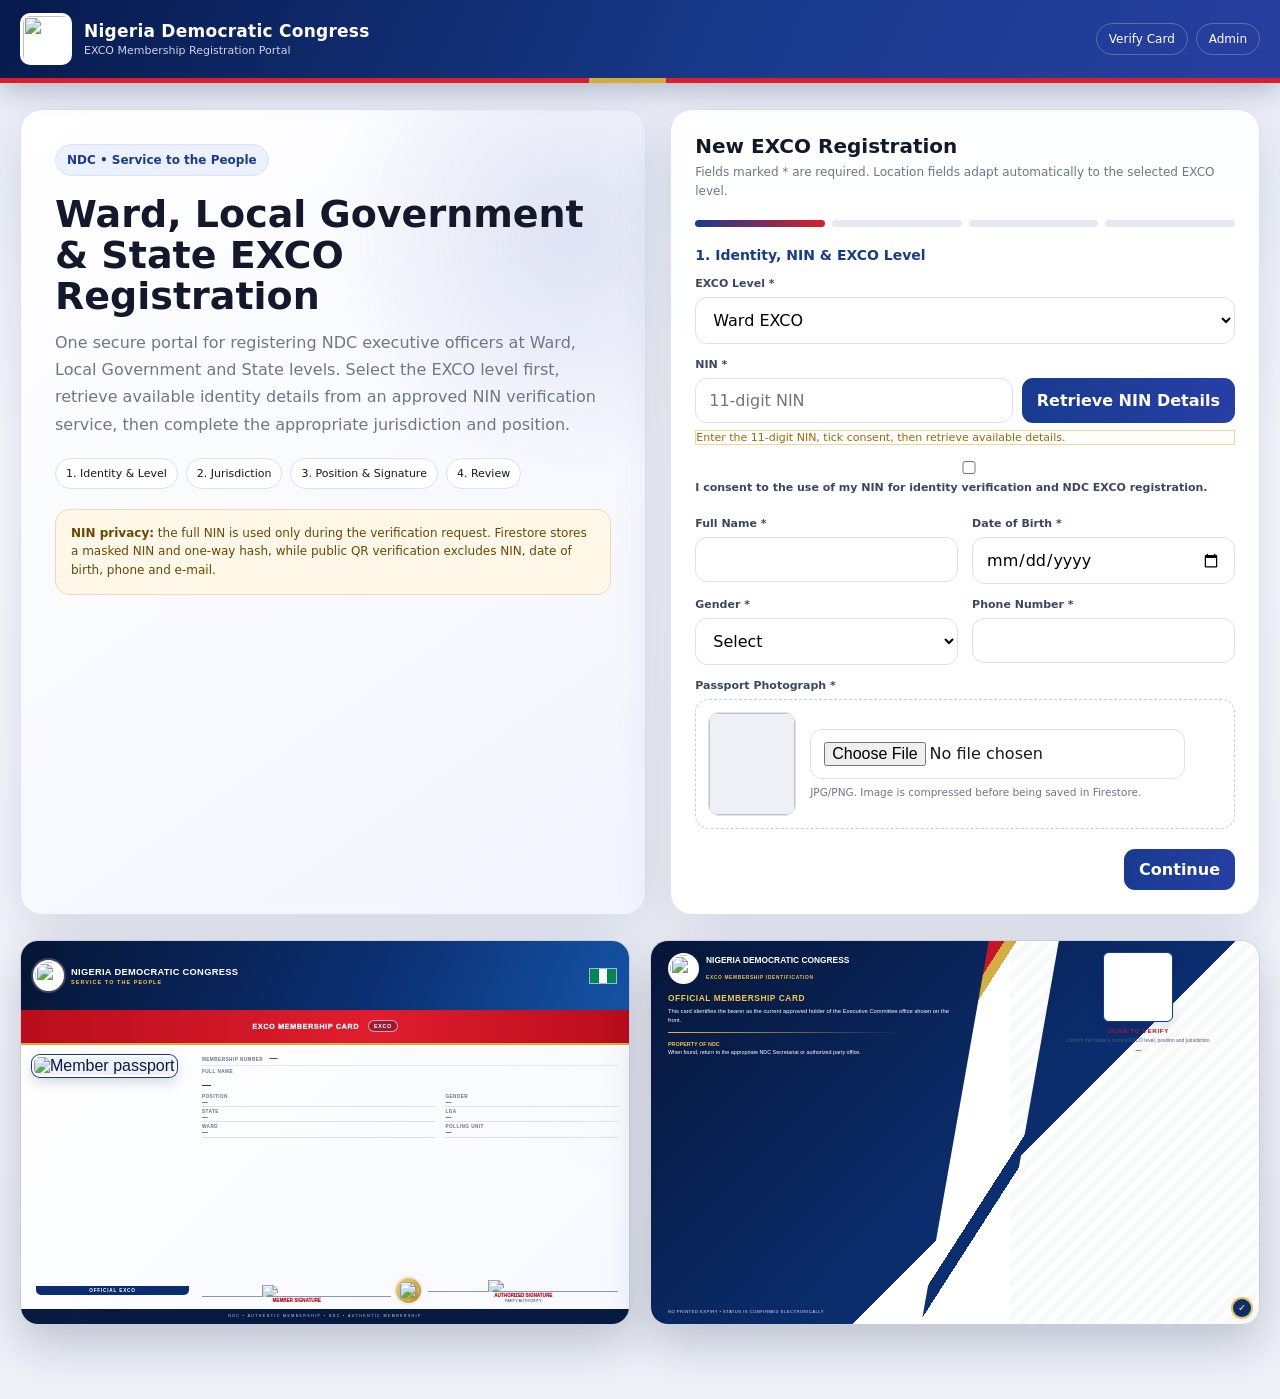
==== commit ecedce27: "Add files via upload" ====
--- a/index.html
+++ b/index.html
@@ -3,81 +3,70 @@
 <main class="wrap"><section class="hero"><div class="surface intro"><span class="eyebrow">NDC • Service to the People</span><h1>Ward, Local Government & State EXCO Registration</h1><p>One secure portal for registering NDC executive officers at Ward, Local Government and State levels. Select the EXCO level first, retrieve available identity details from an approved NIN verification service, then complete the appropriate jurisdiction and position.</p><div class="steps"><span>1. Identity & Level</span><span>2. Jurisdiction</span><span>3. Position & Signature</span><span>4. Review</span></div><div class="notice"><strong>NIN privacy:</strong> the full NIN is used only during the verification request. Firestore stores a masked NIN and one-way hash, while public QR verification excludes NIN, date of birth, phone and e-mail.</div></div>
 <div class="surface formcard"><h2>New EXCO Registration</h2><p class="sub">Fields marked * are required. Location fields adapt automatically to the selected EXCO level.</p><div class="progress"><i class="on"></i><i></i><i></i><i></i></div><form id="regForm">
 <section class="stage active" data-step="0"><div class="section-title">1. Identity, NIN & EXCO Level</div><div class="grid"><div class="field full"><label>EXCO Level *</label><select id="excoLevel" required><option value="ward">Ward EXCO</option><option value="lga">Local Government EXCO</option><option value="state">State EXCO</option></select></div><div class="field full"><label>NIN *</label><div class="verifyrow"><input id="nin" inputmode="numeric" maxlength="11" pattern="[0-9]{11}" placeholder="11-digit NIN" required><button class="btn primary" type="button" id="verifyNin">Retrieve NIN Details</button></div><div id="ninStatus" class="statusline warn">Enter the 11-digit NIN, tick consent, then retrieve available details.</div></div><div class="field full"><label class="check"><input id="consent" type="checkbox" required><span>I consent to the use of my NIN for identity verification and NDC EXCO registration.</span></label></div><div class="field"><label>Full Name *</label><input id="fullName" required></div><div class="field"><label>Date of Birth *</label><input id="dob" type="date" required></div><div class="field"><label>Gender *</label><select id="gender" required><option value="">Select</option><option>Male</option><option>Female</option></select></div><div class="field"><label>Phone Number *</label><input id="phone" type="tel" required></div><div class="field full"><label>Passport Photograph *</label><div class="uploadbox"><img id="photoPreview" class="portrait"><div><input id="photo" type="file" accept="image/*" required><div class="help">JPG/PNG. Image is compressed before being saved in Firestore.</div></div></div></div></div><div class="actions"><button class="btn primary next" type="button">Continue</button></div></section>
-<section class="stage" data-step="1"><div class="section-title">2. EXCO Jurisdiction & Contact</div><div class="grid"><div class="field"><label>State *</label><select id="state" required></select></div><div class="field" id="lgaField"><label>Local Government Area *</label><select id="lga"><option value="">Select or choose Other</option></select><input id="lgaManual" class="hidden" placeholder="Enter LGA manually"></div><div class="field" id="wardField"><label>Ward *</label><select id="ward"><option value="">Select or choose Other</option></select><input id="wardManual" class="hidden" placeholder="Enter ward manually"></div><div class="field" id="puField"><label>Polling Unit</label><select id="pu"><option value="">Select or choose Other</option></select><input id="puManual" class="hidden" placeholder="Enter polling unit manually"></div><div class="field" id="puCodeField"><label>Polling Unit Code</label><input id="puCode" placeholder="e.g. 31-05-07-016"></div><div class="field"><label>E-mail</label><input id="email" type="email"></div></div><div id="jurisdictionHelp" class="help"></div><div class="actions"><button class="btn ghost prev" type="button">Back</button><button class="btn primary next" type="button">Continue</button></div></section>
+<section class="stage" data-step="1"><div class="section-title">2. EXCO Jurisdiction & Contact</div><div class="notice inec-note"><strong>Official INEC directory:</strong> States, LGAs, wards/registration areas and polling units are loaded from the INEC Polling Unit directory. Select each level in order.</div><div id="inecStatus" class="statusline warn">Loading INEC states…</div><div class="grid"><div class="field"><label>State *</label><select id="state" required><option value="">Loading states…</option></select></div><div class="field" id="lgaField"><label>Local Government Area *</label><select id="lga"><option value="">Select state first</option></select><input id="lgaManual" class="hidden" placeholder="Enter LGA manually"></div><div class="field" id="wardField"><label>Ward / Registration Area *</label><select id="ward"><option value="">Select LGA first</option></select><input id="wardManual" class="hidden" placeholder="Enter ward manually"></div><div class="field" id="puField"><label>Polling Unit *</label><select id="pu"><option value="">Select ward first</option></select><input id="puManual" class="hidden" placeholder="Enter polling unit manually"></div><div class="field" id="puCodeField"><label>Polling Unit Code / Delimitation</label><input id="puCode" readonly placeholder="Filled automatically from INEC"></div><div class="field"><label>E-mail</label><input id="email" type="email"></div></div><div id="jurisdictionHelp" class="help"></div><div class="actions"><button class="btn ghost prev" type="button">Back</button><button class="btn ghost" id="refreshInec" type="button">Refresh INEC Lists</button><button class="btn primary next" type="button">Continue</button></div></section>
 <section class="stage" data-step="2"><div class="section-title">3. EXCO Position & Signature</div><div class="grid"><div class="field full"><label>Post / Position *</label><select id="position" required></select></div><div class="field full"><label>Member Signature *</label><div class="uploadbox"><img id="sigPreview" class="sig"><div><input id="signature" type="file" accept="image/*" required><div class="help">The party-authorized signature is added later by an administrator during approval.</div></div></div></div><div class="field full"><label>Additional Note</label><textarea id="note" placeholder="Optional administrative note"></textarea></div></div><div class="actions"><button class="btn ghost prev" type="button">Back</button><button class="btn primary next" type="button">Review</button></div></section>
 <section class="stage" data-step="3"><div class="section-title">4. Review & Submit</div><div id="review" class="review"></div><div class="actions"><button class="btn ghost prev" type="button">Back</button><button id="submitBtn" class="btn red" type="submit">Submit Registration</button></div></section></form></div></section>
 <section class="card-stage card-preview-stage">
-<article class="member-card reference-front">
-  <div class="ref-top-band">
-    <div class="ref-brand"><img src="assets/ndc-logo.jpg"><div><strong>NIGERIA DEMOCRATIC CONGRESS</strong><span>SERVICE TO THE PEOPLE</span></div></div>
-    <div class="ref-flag"><i></i><i></i><i></i></div>
-  </div>
-  <div class="ref-title" id="cardTitle">WARD EXCO MEMBERSHIP CARD</div>
-  <div class="ref-front-layout">
-    <div class="ref-photo-col">
-      <img class="ref-photo" id="cardPhoto" alt="Member passport">
-      <div class="ref-member-sig"><img id="cardSig" alt="Member signature"><span>MEMBER SIGNATURE</span></div>
-    </div>
-    <div class="ref-info-col">
-      <div class="ref-member-no"><small>MEMBERSHIP NO.</small><b id="cardNo">NDC—PREVIEW</b></div>
-      <div class="ref-info-grid">
-        <div class="ref-field ref-wide"><small>FULL NAME</small><b id="cName">MEMBER NAME</b></div>
-        <div class="ref-field"><small>POSITION</small><b id="cPosition">—</b></div>
-        <div class="ref-field"><small>GENDER</small><b id="cGender">—</b></div>
-        <div class="ref-field"><small>EXCO LEVEL</small><b class="ref-chip" id="levelChip">WARD EXCO</b></div>
-        <div class="ref-field"><small>STATE</small><b id="cState">—</b></div>
-        <div class="ref-field" id="cardLgaRow"><small>LGA</small><b id="cLga">—</b></div>
-        <div class="ref-field" id="cardWardRow"><small>WARD</small><b id="cWard">—</b></div>
-        <div class="ref-field" id="cardPuRow"><small>POLLING UNIT</small><b id="cPollingUnit">—</b></div>
-      </div>
-      <div class="ref-auth-row">
-        <div class="ref-auth"><div class="ref-signature-placeholder" id="previewAuthSig"></div><span>AUTHORIZED SIGNATURE</span><small id="authorityLabel">WARD CHAIRMAN</small></div>
-        <div class="ref-seal"><img src="assets/ndc-logo.jpg" alt="NDC seal"></div>
-        <div class="ref-auth"><div class="ref-signature-placeholder"></div><span>NATIONAL CHAIRMAN</span><small>AUTHORIZATION</small></div>
-      </div>
-    </div>
-  </div>
-  <div class="ref-pattern ref-pattern-right"></div><div class="ref-pattern ref-pattern-left"></div><div class="ref-watermark">✌</div>
+<article class="member-card pro-front">
+  <div class="pro-orbit pro-orbit-a"></div><div class="pro-orbit pro-orbit-b"></div><div class="pro-diagonal"></div>
+  <header class="pro-head"><div class="pro-brand"><img src="assets/ndc-logo.jpg"><div><strong>NIGERIA DEMOCRATIC CONGRESS</strong><span>SERVICE TO THE PEOPLE</span></div></div><div class="pro-flag"><i></i><i></i><i></i></div></header>
+  <div class="pro-type"><span id="cardTitle">EXCO MEMBERSHIP CARD</span><b class="pro-level" id="levelChip">EXCO</b></div>
+  <div class="pro-main"><div class="pro-photo-wrap"><img class="pro-photo" id="cardPhoto" alt="Member passport"><div class="pro-photo-tag">OFFICIAL EXCO</div></div><div class="pro-data">
+    <div class="pro-number"><small>MEMBERSHIP NUMBER</small><b id="cardNo">—</b></div>
+    <div class="pro-name"><small>FULL NAME</small><b id="cName">—</b></div>
+    <div class="pro-grid"><div><small>POSITION</small><b id="cPosition">—</b></div><div><small>GENDER</small><b id="cGender">—</b></div><div><small>STATE</small><b id="cState">—</b></div><div id="cardLgaRow"><small>LGA</small><b id="cLga">—</b></div><div id="cardWardRow"><small>WARD</small><b id="cWard">—</b></div><div id="cardPuRow"><small>POLLING UNIT</small><b id="cPollingUnit">—</b></div></div>
+    <div class="pro-signs"><div><img id="cardSig" alt="Member signature"><span>MEMBER SIGNATURE</span></div><div class="pro-seal"><img src="assets/ndc-logo.jpg"></div><div><img id="authSig" alt="Authorized signature"><span>AUTHORIZED SIGNATURE</span><small id="authorityLabel">PARTY AUTHORITY</small></div></div>
+  </div></div><div class="pro-security">NDC • AUTHENTIC MEMBERSHIP • NDC • AUTHENTIC MEMBERSHIP</div>
 </article>
-<article class="member-card reference-back">
-  <div class="ref-back-left">
-    <div class="ref-back-brand"><img src="assets/ndc-logo.jpg"><div><strong>NIGERIA DEMOCRATIC CONGRESS</strong><span>SERVICE TO THE PEOPLE</span></div></div>
-    <p>This card identifies the bearer as an approved member of the Executive Committee of the Nigeria Democratic Congress.</p>
-    <div class="ref-gold-rule"></div>
-    <div class="ref-back-note"><b>PROPERTY OF NDC</b><br>If found, please return to the appropriate NDC Secretariat or authorized party office.</div>
-    <div class="ref-current-note">This card has no printed expiry date. It remains current only while the holder occupies the office shown.</div>
-  </div>
-  <div class="ref-back-right">
-    <div class="ref-qrbox"><div id="previewQr"></div></div>
-    <div class="ref-scan">SCAN TO VERIFY</div>
-    <div class="ref-verify-copy"><b>VERIFICATION</b><br>Scan the QR code to confirm the holder's current EXCO level, position and jurisdiction.<br><span id="cardNo2">NDC—PREVIEW</span></div>
-  </div>
-  <div class="ref-back-accent"></div><div class="ref-back-watermark">✌</div>
-</article>
+<article class="member-card pro-back"><div class="pro-back-wave"></div><div class="pro-back-left"><div class="pro-back-brand"><img src="assets/ndc-logo.jpg"><div><strong>NIGERIA DEMOCRATIC CONGRESS</strong><span>EXCO MEMBERSHIP IDENTIFICATION</span></div></div><h3>OFFICIAL MEMBERSHIP CARD</h3><p>This card identifies the bearer as the current approved holder of the Executive Committee office shown on the front.</p><div class="pro-rule"></div><div class="pro-property"><b>PROPERTY OF NDC</b><br>When found, return to the appropriate NDC Secretariat or authorized party office.</div><div class="pro-status">NO PRINTED EXPIRY • STATUS IS CONFIRMED ELECTRONICALLY</div></div><div class="pro-back-right"><div class="pro-qr"><div id="previewQr"></div></div><strong>SCAN TO VERIFY</strong><p>Confirm the holder's current EXCO level, position and jurisdiction.</p><b class="pro-back-no" id="cardNo2">—</b><div class="pro-shield">✓</div></div></article>
 </section></main><div id="toast" class="toast"></div>
 <script type="module">
-import{initializeApp}from'https://www.gstatic.com/firebasejs/11.10.0/firebase-app.js';import{getAuth,signInAnonymously}from'https://www.gstatic.com/firebasejs/11.10.0/firebase-auth.js';import{getFirestore,doc,writeBatch,serverTimestamp}from'https://www.gstatic.com/firebasejs/11.10.0/firebase-firestore.js';import{firebaseConfig,NIN_VERIFY_ENDPOINT}from'./firebase-config.js';import{STATES,LOCATION_DATA,positionsFor,levelLabel,escapeHtml,maskNin,memberNumber,compressImage,sha256Hex,baseDirUrl,jurisdictionText}from'./common.js';
+import{initializeApp}from'https://www.gstatic.com/firebasejs/11.10.0/firebase-app.js';import{getAuth,signInAnonymously}from'https://www.gstatic.com/firebasejs/11.10.0/firebase-auth.js';import{getFirestore,doc,writeBatch,serverTimestamp}from'https://www.gstatic.com/firebasejs/11.10.0/firebase-firestore.js';import{firebaseConfig,NIN_VERIFY_ENDPOINT}from'./firebase-config.js';import{positionsFor,levelLabel,escapeHtml,maskNin,memberNumber,compressImage,sha256Hex,baseDirUrl,jurisdictionText}from'./common.js';import{getInecStates,getInecLGAs,getInecWards,getInecPollingUnits,clearInecLocationCache}from'./inec-locations.js';
 const app=initializeApp(firebaseConfig),auth=getAuth(app),db=getFirestore(app),$=s=>document.querySelector(s);let step=0,photoData='',sigData='',ninVerified=false,previewNo='NDC—PREVIEW';
 const toast=m=>{const t=$('#toast');t.textContent=m;t.classList.add('show');setTimeout(()=>t.classList.remove('show'),3200)};const value=(sel,manual)=>$(sel).value==='__other__'?$(manual).value.trim():$(sel).value;
-function fillState(){ $('#state').innerHTML='<option value="">Select state</option>'+STATES.map(x=>`<option>${x}</option>`).join('') }
+let inecStates=[],inecLGAs=[],inecWards=[],inecPUs=[];
+function setInecStatus(message,ok=false){const e=$('#inecStatus');e.textContent=message;e.className='statusline '+(ok?'ok':'warn')}
+function optionHtml(value,label){return `<option value="${escapeHtml(value)}">${escapeHtml(label)}</option>`}
+async function fillState(force=false){
+  $('#state').disabled=true; setInecStatus('Loading states from INEC…');
+  try{inecStates=await getInecStates(force);$('#state').innerHTML='<option value="">Select state</option>'+inecStates.map(x=>optionHtml(x.code,x.name)).join('');setInecStatus(`INEC directory connected • ${inecStates.length} states/FCT loaded`,true)}
+  catch(e){console.error(e);$('#state').innerHTML='<option value="">INEC directory unavailable</option>';setInecStatus('Could not load the INEC directory. Check internet connection and try Refresh INEC Lists.');toast('INEC location directory could not be loaded.')}
+  finally{$('#state').disabled=false}
+}
 function fillPositions(){const lvl=$('#excoLevel').value;$('#position').innerHTML='<option value="">Select position</option>'+positionsFor(lvl).map(x=>`<option>${escapeHtml(x)}</option>`).join('');updateLevelUI()}
-function addOther(select,items=[]){select.innerHTML='<option value="">Select</option>'+items.map(x=>`<option>${escapeHtml(x)}</option>`).join('')+'<option value="__other__">Other / Not listed</option>'}
-function updateLocationLists(){const st=$('#state').value,lgaData=LOCATION_DATA[st]||{};addOther($('#lga'),Object.keys(lgaData));$('#lgaManual').classList.add('hidden');addOther($('#ward'),[]);addOther($('#pu'),[])}
-function updateWard(){const st=$('#state').value,l=value('#lga','#lgaManual'),wdata=LOCATION_DATA[st]?.[l]||{};addOther($('#ward'),Object.keys(wdata));addOther($('#pu'),[])}
-function updatePu(){const st=$('#state').value,l=value('#lga','#lgaManual'),w=value('#ward','#wardManual'),arr=LOCATION_DATA[st]?.[l]?.[w]||[];$('#pu').innerHTML='<option value="">Select</option>'+arr.map((x,i)=>`<option value="${i}">${escapeHtml(x.name)}</option>`).join('')+'<option value="__other__">Other / Not listed</option>'}
-function updateLevelUI(){const lvl=$('#excoLevel').value;const showL=lvl!=='state',showW=lvl==='ward';$('#lgaField').classList.toggle('hidden',!showL);$('#wardField').classList.toggle('hidden',!showW);$('#puField').classList.toggle('hidden',!showW);$('#puCodeField').classList.toggle('hidden',!showW);$('#lga').required=showL;$('#ward').required=showW;$('#jurisdictionHelp').textContent=lvl==='state'?'State EXCO position is unique within the selected state.':lvl==='lga'?'LGA EXCO position is unique within the selected Local Government Area.':'Ward EXCO position is unique within the selected ward.';const label=levelLabel(lvl);$('#cardTitle').textContent=label.toUpperCase()+' MEMBERSHIP CARD';$('#levelChip').textContent=label.toUpperCase();$('#cardLgaRow').classList.toggle('hidden',lvl==='state');$('#cardWardRow').classList.toggle('hidden',lvl!=='ward');$('#cardPuRow').classList.toggle('hidden',lvl!=='ward');$('#authorityLabel').textContent=lvl==='state'?'NATIONAL / STATE AUTHORITY':lvl==='lga'?'STATE / LGA AUTHORITY':'WARD CHAIRMAN';previewNo=memberNumber(lvl);updateCard()}
-fillState();fillPositions();updateLocationLists();
-$('#excoLevel').onchange=fillPositions;$('#state').onchange=()=>{updateLocationLists();updateCard()};$('#lga').onchange=()=>{const other=$('#lga').value==='__other__';$('#lgaManual').classList.toggle('hidden',!other);updateWard();updateCard()};$('#ward').onchange=()=>{const other=$('#ward').value==='__other__';$('#wardManual').classList.toggle('hidden',!other);updatePu();updateCard()};$('#pu').onchange=()=>{const other=$('#pu').value==='__other__';$('#puManual').classList.toggle('hidden',!other);if(!other&&$('#pu').value!==''){const st=$('#state').value,l=value('#lga','#lgaManual'),w=value('#ward','#wardManual'),x=LOCATION_DATA[st]?.[l]?.[w]?.[Number($('#pu').value)];if(x)$('#puCode').value=x.code||''}updateCard()};
+function resetSelect(sel,label){$(sel).innerHTML=`<option value="">${label}</option>`}
+async function updateLocationLists(force=false){
+  const st=$('#state').value;inecLGAs=[];inecWards=[];inecPUs=[];resetSelect('#lga',st?'Loading LGAs…':'Select state first');resetSelect('#ward','Select LGA first');resetSelect('#pu','Select ward first');$('#puCode').value='';
+  if(!st)return; $('#lga').disabled=true;setInecStatus('Loading LGAs from INEC…');
+  try{inecLGAs=await getInecLGAs(st,force);$('#lga').innerHTML='<option value="">Select Local Government Area</option>'+inecLGAs.map(x=>optionHtml(x.code,x.name)).join('');setInecStatus(`INEC directory connected • ${inecLGAs.length} LGAs loaded for the selected state`,true)}catch(e){console.error(e);setInecStatus('Unable to load LGAs from INEC. Use Refresh INEC Lists to retry.')}finally{$('#lga').disabled=false}
+}
+async function updateWard(force=false){
+  const st=$('#state').value,lga=$('#lga').value;inecWards=[];inecPUs=[];resetSelect('#ward',lga?'Loading wards…':'Select LGA first');resetSelect('#pu','Select ward first');$('#puCode').value='';if(!st||!lga)return;$('#ward').disabled=true;setInecStatus('Loading wards / registration areas from INEC…');
+  try{inecWards=await getInecWards(st,lga,force);$('#ward').innerHTML='<option value="">Select Ward / Registration Area</option>'+inecWards.map(x=>optionHtml(x.id,x.name)).join('');setInecStatus(`INEC directory connected • ${inecWards.length} wards/registration areas loaded`,true)}catch(e){console.error(e);setInecStatus('Unable to load wards from INEC. Use Refresh INEC Lists to retry.')}finally{$('#ward').disabled=false}
+}
+async function updatePu(force=false){
+  const st=$('#state').value,lga=$('#lga').value,ward=$('#ward').value;inecPUs=[];resetSelect('#pu',ward?'Loading polling units…':'Select ward first');$('#puCode').value='';if(!st||!lga||!ward)return;$('#pu').disabled=true;setInecStatus('Loading polling units from INEC…');
+  try{inecPUs=await getInecPollingUnits(st,lga,ward,force);$('#pu').innerHTML='<option value="">Select Polling Unit</option>'+inecPUs.map((x,i)=>optionHtml(String(i),x.code?`${x.code} — ${x.name}`:x.name)).join('');setInecStatus(`INEC directory connected • ${inecPUs.length} polling units loaded for this ward`,true)}catch(e){console.error(e);setInecStatus('Unable to load polling units from INEC. Use Refresh INEC Lists to retry.')}finally{$('#pu').disabled=false}
+}
+function selectedName(select,records,key='code'){const v=$(select).value;if(!v)return'';const row=records.find(x=>String(x[key])===String(v));return row?.name||''}
+function updateLevelUI(){const lvl=$('#excoLevel').value;const showL=lvl!=='state',showW=lvl==='ward';$('#lgaField').classList.toggle('hidden',!showL);$('#wardField').classList.toggle('hidden',!showW);$('#puField').classList.toggle('hidden',!showW);$('#puCodeField').classList.toggle('hidden',!showW);$('#lga').required=showL;$('#ward').required=showW;$('#pu').required=showW;$('#jurisdictionHelp').textContent=lvl==='state'?'State EXCO position is unique within the selected state.':lvl==='lga'?'LGA EXCO position is unique within the selected Local Government Area.':'Ward EXCO position is unique within the selected ward.';const label=levelLabel(lvl);$('#cardTitle').textContent=label.toUpperCase()+' MEMBERSHIP CARD';$('#levelChip').textContent=label.toUpperCase();$('#cardLgaRow').classList.toggle('hidden',lvl==='state');$('#cardWardRow').classList.toggle('hidden',lvl!=='ward');$('#cardPuRow').classList.toggle('hidden',lvl!=='ward');$('#authorityLabel').textContent=lvl==='state'?'NATIONAL / STATE AUTHORITY':lvl==='lga'?'STATE / LGA AUTHORITY':'WARD CHAIRMAN';previewNo=memberNumber(lvl);updateCard()}
+fillState();fillPositions();
+$('#excoLevel').onchange=fillPositions;
+$('#state').onchange=async()=>{await updateLocationLists();updateCard()};
+$('#lga').onchange=async()=>{await updateWard();updateCard()};
+$('#ward').onchange=async()=>{await updatePu();updateCard()};
+$('#pu').onchange=()=>{const i=Number($('#pu').value);const x=Number.isInteger(i)&&$('#pu').value!==''?inecPUs[i]:null;$('#puCode').value=x?.code||'';updateCard()};
+$('#refreshInec').onclick=async()=>{clearInecLocationCache();await fillState(true);resetSelect('#lga','Select state first');resetSelect('#ward','Select LGA first');resetSelect('#pu','Select ward first');$('#puCode').value='';toast('INEC location lists refreshed. Select your state again.')};
 function showStep(n){step=n;document.querySelectorAll('.stage').forEach((e,i)=>e.classList.toggle('active',i===n));document.querySelectorAll('.progress i').forEach((e,i)=>e.classList.toggle('on',i<=n));if(n===3)buildReview();window.scrollTo({top:120,behavior:'smooth'})}
 function validateStage(){const stage=document.querySelector(`.stage[data-step="${step}"]`);for(const el of stage.querySelectorAll('input,select,textarea'))if(!el.checkValidity()){el.reportValidity();return false}return true}
 document.querySelectorAll('.next').forEach(b=>b.onclick=()=>{if(validateStage())showStep(Math.min(3,step+1))});document.querySelectorAll('.prev').forEach(b=>b.onclick=()=>showStep(Math.max(0,step-1)));
 $('#photo').onchange=async e=>{try{photoData=await compressImage(e.target.files[0]);$('#photoPreview').src=photoData;$('#cardPhoto').src=photoData}catch(x){toast(x.message)}};$('#signature').onchange=async e=>{try{sigData=await compressImage(e.target.files[0],{maxW:650,maxH:250,quality:.68});$('#sigPreview').src=sigData;$('#cardSig').src=sigData}catch(x){toast(x.message)}};
 $('#verifyNin').onclick=async()=>{const nin=$('#nin').value.trim();if(!/^\d{11}$/.test(nin)){toast('Enter a valid 11-digit NIN.');return}if(!$('#consent').checked){toast('Tick the NIN consent box first.');return}if(!NIN_VERIFY_ENDPOINT){$('#ninStatus').textContent='Live NIN endpoint is not connected yet. Manual identity entry remains enabled.';return}const b=$('#verifyNin');b.disabled=true;try{const res=await fetch(NIN_VERIFY_ENDPOINT,{method:'POST',headers:{'Content-Type':'application/json'},body:JSON.stringify({nin,consent:true})});const d=await res.json();if(!res.ok||d.verified===false)throw new Error(d.message||'NIN could not be verified.');if(d.fullName)$('#fullName').value=d.fullName;if(d.dateOfBirth)$('#dob').value=d.dateOfBirth;if(d.gender)$('#gender').value=d.gender;if(d.phone)$('#phone').value=d.phone;if(d.photoDataUrl){photoData=d.photoDataUrl;$('#photoPreview').src=photoData;$('#cardPhoto').src=photoData;$('#photo').required=false}ninVerified=true;window.__ninVerificationRef=d.verificationRef||d.reference||'';$('#ninStatus').textContent='✓ NIN verified. Available identity details have been filled automatically.';$('#ninStatus').className='statusline ok';updateCard()}catch(e){ninVerified=false;$('#ninStatus').textContent='NIN verification failed. Manual entry is enabled, and the record will be marked as not verified.';$('#ninStatus').className='statusline warn';toast(e.message)}finally{b.disabled=false}};
-function currentData(){return{excoLevel:$('#excoLevel').value,state:$('#state').value,lga:value('#lga','#lgaManual'),ward:value('#ward','#wardManual'),pollingUnit:value('#pu','#puManual'),pollingUnitCode:$('#puCode').value.trim()}}
+function currentData(){const puIndex=$('#pu').value;const pu=puIndex!==''?inecPUs[Number(puIndex)]:null;return{excoLevel:$('#excoLevel').value,state:selectedName('#state',inecStates,'code'),lga:selectedName('#lga',inecLGAs,'code'),ward:selectedName('#ward',inecWards,'id'),pollingUnit:pu?.name||'',pollingUnitCode:$('#puCode').value.trim(),inecStateCode:$('#state').value,inecLgaCode:$('#lga').value,inecWardId:$('#ward').value,inecPollingUnitId:pu?.id||''}}
 function updateCard(){const d=currentData();$('#cName').textContent=$('#fullName').value||'MEMBER NAME';$('#cGender').textContent=$('#gender').value||'—';$('#cPosition').textContent=$('#position').value||'—';$('#cState').textContent=d.state||'—';$('#cLga').textContent=d.lga||'—';$('#cWard').textContent=d.ward||'—';$('#cPollingUnit').textContent=d.pollingUnitCode||d.pollingUnit||'—';$('#cardNo').textContent=previewNo;$('#cardNo2').textContent=previewNo;renderPreviewQr()}
-['fullName','gender','position','lgaManual','wardManual','puManual','puCode'].forEach(id=>$('#'+id).addEventListener('input',updateCard));
+['fullName','gender','position','puCode'].forEach(id=>$('#'+id).addEventListener('input',updateCard));
 function renderPreviewQr(){const q=$('#previewQr');q.innerHTML='';new QRCode(q,{text:baseDirUrl('verify.html?id='+encodeURIComponent(previewNo)),width:150,height:150,correctLevel:QRCode.CorrectLevel.M})}
 function buildReview(){const d=currentData();if(previewNo==='NDC—PREVIEW')previewNo=memberNumber(d.excoLevel);updateCard();$('#review').innerHTML=`<strong>Membership No.:</strong> ${escapeHtml(previewNo)}<br><strong>EXCO Level:</strong> ${escapeHtml(levelLabel(d.excoLevel))}<br><strong>Name:</strong> ${escapeHtml($('#fullName').value)}<br><strong>NIN:</strong> ${escapeHtml(maskNin($('#nin').value))} ${ninVerified?'(Verified)':'(Manual / not verified)'}<br><strong>Position:</strong> ${escapeHtml($('#position').value)}<br><strong>Jurisdiction:</strong> ${escapeHtml(jurisdictionText(d))}<br><strong>Phone:</strong> ${escapeHtml($('#phone').value)}<br><strong>E-mail:</strong> ${escapeHtml($('#email').value||'—')}<br><br>After administrator approval, this card remains active until the office holder is changed or replaced from the Admin Dashboard.`}
 renderPreviewQr();
-$('#regForm').onsubmit=async e=>{e.preventDefault();if(!validateStage())return;if(!photoData||!sigData){toast('Passport photograph and member signature are required.');return}const b=$('#submitBtn');b.disabled=true;b.textContent='Submitting…';try{const cred=auth.currentUser?{user:auth.currentUser}:await signInAnonymously(auth),uid=cred.user.uid,id=crypto.randomUUID(),d=currentData(),no=previewNo==='NDC—PREVIEW'?memberNumber(d.excoLevel):previewNo,rawNin=$('#nin').value.trim(),ninHash=await sha256Hex(rawNin);const member={membershipNo:no,excoLevel:d.excoLevel,ninMasked:maskNin(rawNin),ninHash,ninVerified,ninVerificationRef:window.__ninVerificationRef||'',fullName:$('#fullName').value.trim(),dateOfBirth:$('#dob').value,gender:$('#gender').value,phone:$('#phone').value.trim(),email:$('#email').value.trim(),state:d.state,lga:d.lga,ward:d.ward,pollingUnit:d.pollingUnit,pollingUnitCode:d.pollingUnitCode,position:$('#position').value,note:$('#note').value.trim(),status:'pending',createdBy:uid,createdAt:serverTimestamp(),updatedAt:serverTimestamp()};const batch=writeBatch(db);batch.set(doc(db,'excoMembers',id),member);batch.set(doc(db,'excoMedia',`${id}_photo`),{memberId:id,type:'photo',ownerUid:uid,dataUrl:photoData,createdAt:serverTimestamp()});batch.set(doc(db,'excoMedia',`${id}_memberSig`),{memberId:id,type:'memberSig',ownerUid:uid,dataUrl:sigData,createdAt:serverTimestamp()});await batch.commit();alert(`Registration submitted successfully.\n\nMembership Number: ${no}\nEXCO Level: ${levelLabel(d.excoLevel)}\nStatus: PENDING APPROVAL`);location.reload()}catch(err){console.error(err);toast('Submission failed. Check Firebase configuration, Authentication and Firestore rules.')}finally{b.disabled=false;b.textContent='Submit Registration'}};
+$('#regForm').onsubmit=async e=>{e.preventDefault();if(!validateStage())return;if(!photoData||!sigData){toast('Passport photograph and member signature are required.');return}const b=$('#submitBtn');b.disabled=true;b.textContent='Submitting…';try{const cred=auth.currentUser?{user:auth.currentUser}:await signInAnonymously(auth),uid=cred.user.uid,id=crypto.randomUUID(),d=currentData(),no=previewNo==='NDC—PREVIEW'?memberNumber(d.excoLevel):previewNo,rawNin=$('#nin').value.trim(),ninHash=await sha256Hex(rawNin);const member={membershipNo:no,excoLevel:d.excoLevel,ninMasked:maskNin(rawNin),ninHash,ninVerified,ninVerificationRef:window.__ninVerificationRef||'',fullName:$('#fullName').value.trim(),dateOfBirth:$('#dob').value,gender:$('#gender').value,phone:$('#phone').value.trim(),email:$('#email').value.trim(),state:d.state,lga:d.lga,ward:d.ward,pollingUnit:d.pollingUnit,pollingUnitCode:d.pollingUnitCode,inecStateCode:d.inecStateCode,inecLgaCode:d.inecLgaCode,inecWardId:d.inecWardId,inecPollingUnitId:d.inecPollingUnitId,position:$('#position').value,note:$('#note').value.trim(),status:'pending',createdBy:uid,createdAt:serverTimestamp(),updatedAt:serverTimestamp()};const batch=writeBatch(db);batch.set(doc(db,'excoMembers',id),member);batch.set(doc(db,'excoMedia',`${id}_photo`),{memberId:id,type:'photo',ownerUid:uid,dataUrl:photoData,createdAt:serverTimestamp()});batch.set(doc(db,'excoMedia',`${id}_memberSig`),{memberId:id,type:'memberSig',ownerUid:uid,dataUrl:sigData,createdAt:serverTimestamp()});await batch.commit();alert(`Registration submitted successfully.\n\nMembership Number: ${no}\nEXCO Level: ${levelLabel(d.excoLevel)}\nStatus: PENDING APPROVAL`);location.reload()}catch(err){console.error(err);toast('Submission failed. Check Firebase configuration, Authentication and Firestore rules.')}finally{b.disabled=false;b.textContent='Submit Registration'}};
 </script></body></html>
--- a/styles.css
+++ b/styles.css
@@ -34,30 +34,8 @@
   .member-card+ .member-card{page-break-before:always!important}
 }
 
-/* ===== NDC CARD REFERENCE DESIGN OVERRIDE - 2026-08-21 ===== */
-/* CR80: 85.60mm × 53.98mm. These rules intentionally override the older card styles above. */
-.reference-front{background:#fff;color:#071d55;border-radius:18px}
-.reference-front .ref-top-band{height:30%;padding:5px 13px 10px 34%;background:linear-gradient(102deg,#071b4d 0%,#061b4d 78%,#08255f 100%);clip-path:polygon(23% 0,100% 0,100% 100%,29% 100%,23% 78%,0 78%,0 0);border-bottom:1px solid #d8ad48}
-.reference-front .ref-brand img{width:34px;height:38px;border-radius:3px;background:#081b4e;padding:0;border:1px solid #fff}
-.reference-front .ref-brand strong{font-size:12px;letter-spacing:.1px}.reference-front .ref-brand span{font-size:6.6px;color:#d9a62e}
-.reference-front .ref-flag{width:28px;height:17px;margin-right:22px}
-.reference-front .ref-title{top:26%;left:42%;transform:none;height:auto;min-width:34%;padding:3px 10px;border-radius:5px;background:#d41020;box-shadow:none;font-size:7.8px}
-.reference-front .ref-front-layout{height:70%;grid-template-columns:24% 76%;background:linear-gradient(120deg,#fff 0 70%,#fafafa 100%)}
-.reference-front .ref-photo-col{padding:0 8px 5px 9px;transform:translateY(-21%);z-index:9}.reference-front .ref-photo{height:73%;border:1.2px solid #071d55;border-radius:7px;box-shadow:0 0 0 2px #fff}
-.reference-front .ref-member-sig{height:27%;padding-top:1px}.reference-front .ref-member-sig span{font-size:5.4px}
-.reference-front .ref-info-col{padding:9px 16px 5px 5px}.reference-front .ref-member-no{margin:0 0 4px}.reference-front .ref-member-no small{font-size:5.3px}.reference-front .ref-member-no b{font-size:8.7px}
-.reference-front .ref-info-grid{grid-template-columns:1.12fr .88fr;column-gap:12px;row-gap:3px}.reference-front .ref-field{padding:0 0 2px;border-bottom:.35px dashed #c9cbd1}.reference-front .ref-field small{font-size:4.9px}.reference-front .ref-field b{font-size:6.5px}.reference-front .ref-field.ref-wide b{font-size:7.1px}.reference-front .ref-chip{font-size:5.6px!important;padding:2px 5px}
-.reference-front .ref-auth-row{min-height:25px;margin-top:auto;grid-template-columns:1fr 30px 1fr}.reference-front .ref-auth span{font-size:4.8px}.reference-front .ref-auth small{font-size:4.2px}.reference-front .ref-seal{width:25px;height:25px}.reference-front .ref-auth img,.reference-front .ref-signature-placeholder{height:11px;margin:-13px auto 1px}
-.reference-front .ref-pattern-right{right:-23px;top:31%;width:67px;height:69%;background:linear-gradient(135deg,transparent 0 28%,#d11422 28% 38%,#d5a33b 38% 41%,#071d55 41% 67%,#d5a33b 67% 70%,#d11422 70% 80%,transparent 80%)}
-.reference-front .ref-pattern-left{left:-24px;bottom:-17px;width:105px;height:61px}.reference-front .ref-watermark{right:9%;top:39%;font-size:48px}
-
-/* Back: reference image layout; headquarters block replaced by party logo/name. */
-.reference-back{display:block;background:repeating-linear-gradient(135deg,rgba(8,29,77,.018) 0 7px,rgba(8,29,77,.006) 7px 14px),#fff;color:#071d55;overflow:hidden}
-.reference-back .ref-back-left{position:absolute;left:0;top:0;bottom:0;width:25%;padding:0;background:#071b4d;overflow:hidden;z-index:2}
-.reference-back .ref-back-left:before{content:"NDC";position:absolute;left:9%;bottom:13%;font-size:18px;font-weight:900;color:#fff;opacity:.05}
-.reference-back .ref-back-left:after{content:"";position:absolute;right:-33%;top:-4%;width:73%;height:108%;background:linear-gradient(155deg,#d6a540 0 2%,#d11624 2% 21%,#fff 21% 24%,#071b4d 24% 51%,#d6a540 51% 54%,#d11624 54% 73%,#fff 73% 76%,#071b4d 76%);transform:none;clip-path:polygon(0 0,100% 0,52% 25%,100% 50%,52% 75%,100% 100%,0 100%,48% 75%,0 50%,48% 25%)}
-.reference-back .ref-back-brand,.reference-back .ref-back-left p,.reference-back .ref-gold-rule,.reference-back .ref-back-note,.reference-back .ref-current-note{display:none}
-.reference-back .ref-back-right{position:absolute;left:25%;right:0;top:0;bottom:0;padding:11px 12px 9px 17px;display:grid;grid-template-columns:43% 57%;grid-template-rows:auto auto 1fr;column-gap:14px;row-gap:5px;background:transparent;z-index:3}
-.reference-back .ref-qrbox{grid-column:1;grid-row:1/4;width:100%;align-self:center;border:1px solid #071d55;border-radius:6px;padding:5px;background:#fff}.reference-back .ref-scan{grid-column:1;grid-row:4;background:#d51020;border-radius:4px;font-size:6.6px;padding:4px 5px;margin:0 7px;text-align:center;color:#fff;font-weight:950}
-.reference-back .ref-verify-copy{grid-column:2;grid-row:1/3;font-size:6.7px;line-height:1.43;color:#071d55;align-self:center}.reference-back .ref-verify-copy b{font-size:8.3px}.reference-back .ref-verify-copy span{font-size:6.2px;color:#c71823;margin-top:4px}
-.reference-back .ref-party-mark{grid-column:2;grid-row:3/5;align-self:end;text-align:center;border-top:.6px solid #d7b15a;padding-top:5px;color:#071d55}.reference-back .ref-party-mark img{width:29px;height:29px;object-fit:contain;display:block;margin:0 auto 2px}.reference-back .ref-party-mark strong{display:block;font-size:7.3px;line-height:1.05;color:#d11624}.reference-back .ref-party-mark span{display:block;font-size:5.4px;font-weight:800;margin-top:2px;color:#071d55}.reference-back .ref-back-accent{right:0;bottom:0;width:31%;height:7px}.reference-back .ref-back-watermark{right:9%;top:17%;bottom:auto;font-size:47px}
+/* ===== ORIGINAL NDC EXECUTIVE ID DESIGN — CR80 ===== */
+.pro-front,.pro-back{font-family:Inter,Arial,sans-serif;color:#0a1c46;background:#fff;position:relative;overflow:hidden}.pro-front:before,.pro-front:after,.pro-back:before,.pro-back:after{content:none}.pro-head{height:18%;padding:6px 12px;background:linear-gradient(112deg,#061535 0%,#0b2f72 58%,#1554a5 100%);display:flex;align-items:center;justify-content:space-between;color:#fff;position:relative;z-index:4}.pro-brand{display:flex;align-items:center;gap:7px}.pro-brand img{width:31px;height:31px;object-fit:contain;background:#fff;border-radius:50%;padding:2px;box-shadow:0 0 0 2px rgba(255,255,255,.2)}.pro-brand strong{display:block;font-size:9.3px;letter-spacing:.3px}.pro-brand span{display:block;font-size:5.4px;color:#f4c74b;font-weight:900;letter-spacing:1.1px;margin-top:2px}.pro-flag{width:28px;height:16px;display:grid;grid-template-columns:repeat(3,1fr);border:1px solid rgba(255,255,255,.6)}.pro-flag i:first-child,.pro-flag i:last-child{background:#008751}.pro-flag i:nth-child(2){background:#fff}.pro-type{height:9%;background:linear-gradient(90deg,#b90d1c,#e01d2f 58%,#b90d1c);color:#fff;display:flex;align-items:center;justify-content:center;gap:9px;font-size:7.2px;font-weight:950;letter-spacing:.65px;position:relative;z-index:4;border-bottom:2px solid #d7ad42}.pro-level{font-size:5.3px;padding:2px 5px;border:1px solid rgba(255,255,255,.6);border-radius:8px;background:rgba(5,26,68,.3)}.pro-main{height:69%;display:grid;grid-template-columns:29% 71%;position:relative;z-index:3;padding:8px 11px 6px;background:linear-gradient(135deg,rgba(255,255,255,.98),rgba(246,249,255,.97))}.pro-photo-wrap{padding:2px 9px 12px 0;position:relative}.pro-photo{width:100%;height:100%;object-fit:cover;border-radius:8px;border:2px solid #fff;box-shadow:0 0 0 1px #163d82,0 5px 13px rgba(5,25,62,.18);background:#eef2f7}.pro-photo-tag{position:absolute;left:4px;right:13px;bottom:8px;background:#0a2d70;color:#fff;text-align:center;padding:2px;font-size:4.7px;font-weight:900;letter-spacing:.8px;border-radius:0 0 5px 5px}.pro-data{min-width:0;display:flex;flex-direction:column}.pro-number{display:flex;align-items:baseline;gap:6px;border-bottom:1px solid #e4e8f1;padding-bottom:2px}.pro-number small,.pro-name small,.pro-grid small{font-size:4.7px;font-weight:900;color:#66728b;letter-spacing:.45px}.pro-number b{font-size:8.3px;color:#c31424}.pro-name{padding:3px 0 2px}.pro-name small{display:block}.pro-name b{font-size:9px;line-height:1.05;color:#0b2d70;text-transform:uppercase}.pro-grid{display:grid;grid-template-columns:1.15fr .85fr;gap:2px 10px}.pro-grid>div{border-bottom:.5px solid #dce1eb;padding-bottom:1px;min-width:0}.pro-grid small{display:block}.pro-grid b{display:block;font-size:5.9px;line-height:1.1;text-transform:uppercase;overflow-wrap:anywhere}.pro-signs{display:grid;grid-template-columns:1fr 27px 1fr;gap:5px;align-items:end;margin-top:auto}.pro-signs>div:not(.pro-seal){border-top:.5px solid #8c96aa;text-align:center;padding-top:2px}.pro-signs img{height:12px;max-width:70px;object-fit:contain;display:block;margin:-14px auto 1px}.pro-signs span{display:block;font-size:4.6px;color:#b80f20;font-weight:950}.pro-signs small{display:block;font-size:4px;color:#263c6c}.pro-seal{width:25px;height:25px;border-radius:50%;padding:2px;background:linear-gradient(135deg,#f5d36c,#b88920);box-shadow:0 0 0 2px #e6edf8}.pro-seal img{width:100%;height:100%;border-radius:50%;margin:0}.pro-security{height:4%;background:#071a42;color:rgba(255,255,255,.78);font-size:3.7px;letter-spacing:1.35px;display:flex;align-items:center;justify-content:center;white-space:nowrap}.pro-orbit{position:absolute;border:1px solid rgba(19,71,151,.08);border-radius:50%;z-index:1}.pro-orbit-a{width:170px;height:170px;right:-62px;top:32px;box-shadow:0 0 0 13px rgba(211,168,56,.035),0 0 0 27px rgba(197,18,35,.025)}.pro-orbit-b{width:95px;height:95px;left:-42px;bottom:-38px;box-shadow:0 0 0 11px rgba(10,47,114,.05)}.pro-diagonal{position:absolute;width:95px;height:230px;right:-57px;top:10px;transform:rotate(24deg);background:linear-gradient(90deg,transparent 0 18%,rgba(210,165,53,.16) 18% 22%,rgba(192,14,29,.08) 22% 39%,rgba(13,49,119,.08) 39% 64%,transparent 64%);z-index:2}
+.pro-back{display:grid;grid-template-columns:59% 41%;background:linear-gradient(135deg,#061638,#0b2e70 59%,#fff 59%);color:#fff}.pro-back-left{padding:12px 17px;position:relative;z-index:3}.pro-back-brand{display:flex;align-items:center;gap:7px}.pro-back-brand img{width:31px;height:31px;border-radius:50%;background:#fff;padding:2px}.pro-back-brand strong{font-size:8.4px;display:block}.pro-back-brand span{font-size:4.8px;color:#f0c24c;letter-spacing:.7px;font-weight:900}.pro-back-left h3{font-size:8.4px;letter-spacing:.55px;color:#f1c54c;margin:9px 0 4px}.pro-back-left p{font-size:5.8px;line-height:1.45;max-width:87%;margin:0}.pro-rule{height:1px;width:72%;background:linear-gradient(90deg,#e2b849,transparent);margin:8px 0}.pro-property{font-size:5.4px;line-height:1.4;max-width:80%}.pro-property b{color:#f1c54c}.pro-status{position:absolute;left:17px;bottom:10px;font-size:4.2px;letter-spacing:.45px;color:#d7e1f5}.pro-back-right{color:#0a2459;padding:11px 12px 8px 20px;display:flex;flex-direction:column;align-items:center;text-align:center;position:relative;z-index:3;background:repeating-linear-gradient(135deg,rgba(8,45,110,.03) 0 6px,transparent 6px 12px)}.pro-qr{width:70px;height:70px;background:#fff;padding:4px;border:1px solid #123b82;border-radius:6px;box-shadow:0 4px 12px rgba(8,34,83,.12)}.pro-qr img,.pro-qr canvas{width:100%!important;height:100%!important}.pro-back-right>strong{font-size:6.2px;color:#c11223;margin-top:5px;letter-spacing:.7px}.pro-back-right>p{font-size:5px;line-height:1.35;margin:3px 0;color:#4d5d79}.pro-back-no{font-size:5.6px;color:#0b2d70;overflow-wrap:anywhere}.pro-shield{position:absolute;right:8px;bottom:7px;width:18px;height:18px;border-radius:50%;background:#0b2e70;color:#f1c54c;display:grid;place-items:center;font-size:9px;font-weight:950;box-shadow:0 0 0 2px #e4c15a}.pro-back-wave{position:absolute;left:50%;top:-15%;width:70px;height:130%;background:linear-gradient(115deg,#c41425 0 14%,#d6ad42 14% 18%,#fff 18% 62%,#0b2e70 62% 67%,transparent 67%);transform:skewX(-10deg);z-index:2}
+/* INEC live directory status */
+.inec-note{margin:0 0 12px}.statusline.ok{background:#e9f8ef;color:#14532d;border:1px solid #b7e5c8}.statusline.warn{border:1px solid #f0d59b}.field select:disabled{opacity:.72;cursor:wait}.field input[readonly]{background:#f4f6fa;color:#334155}
